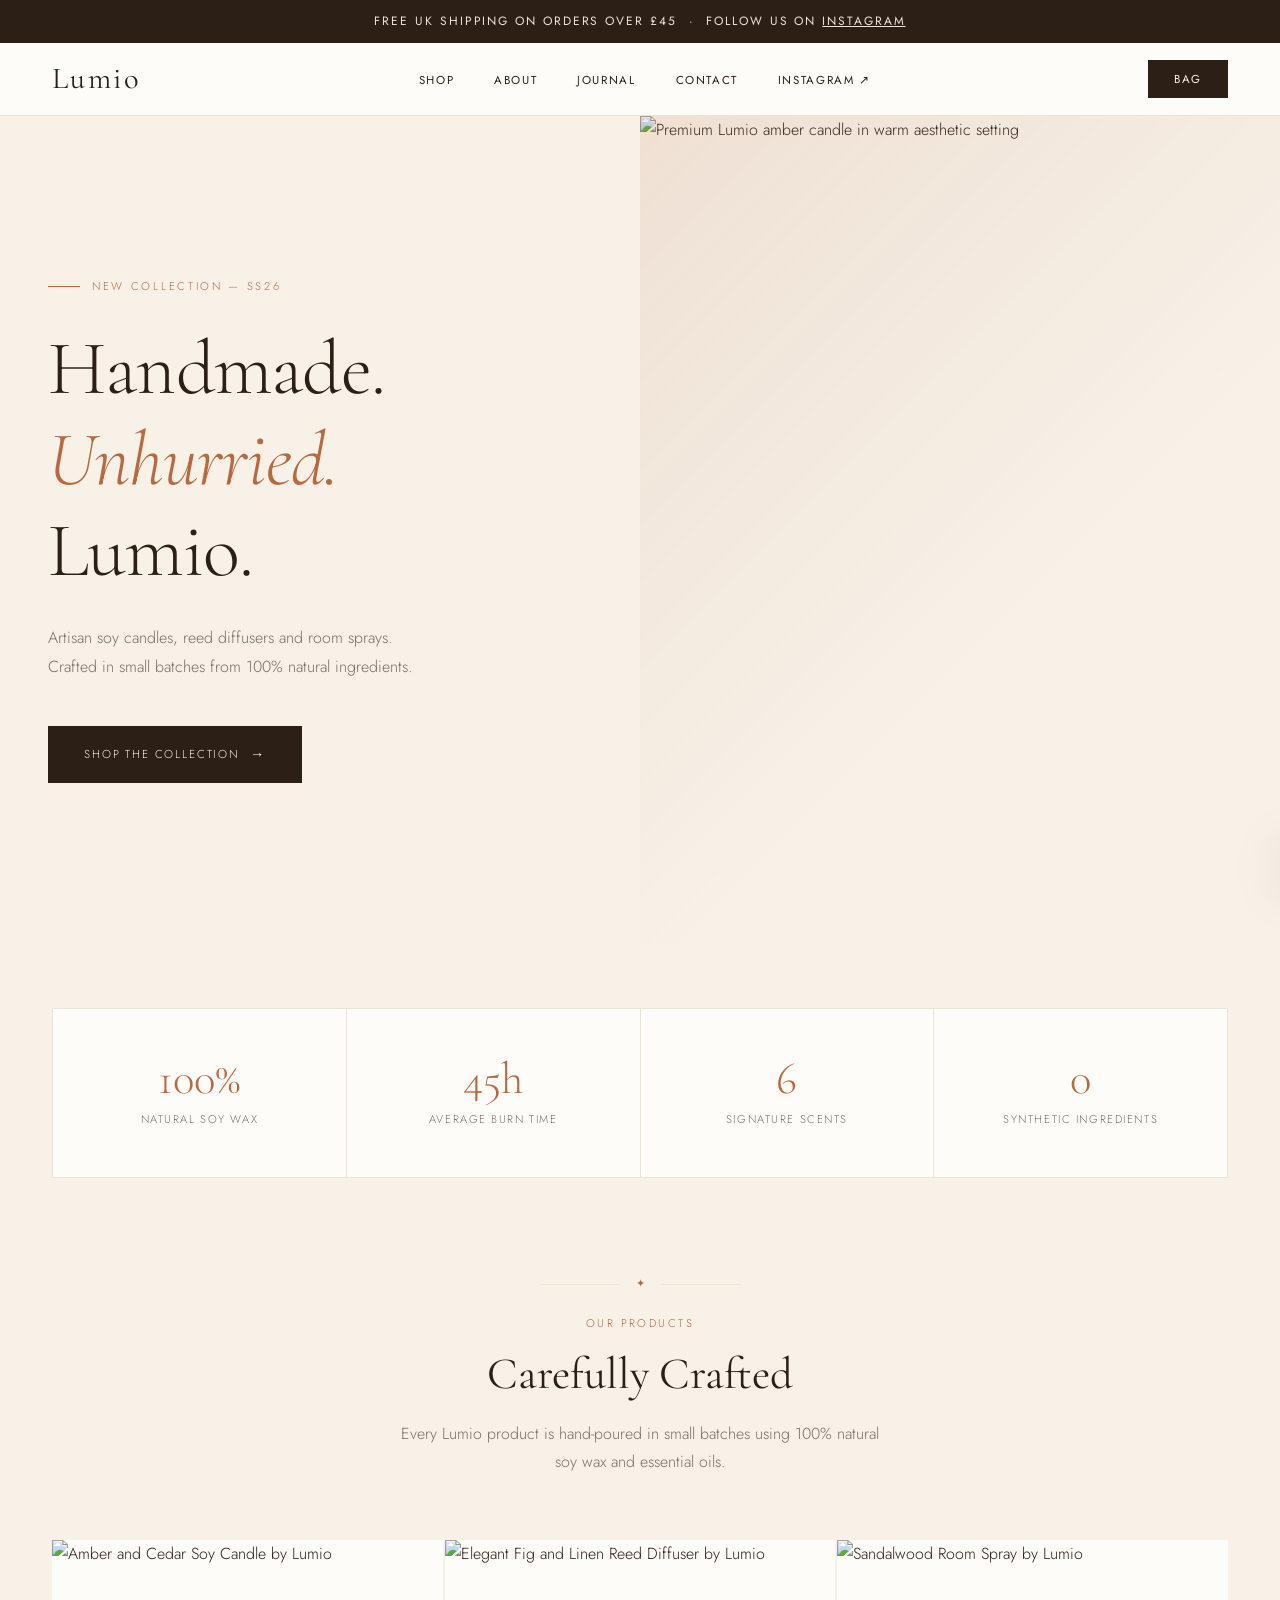
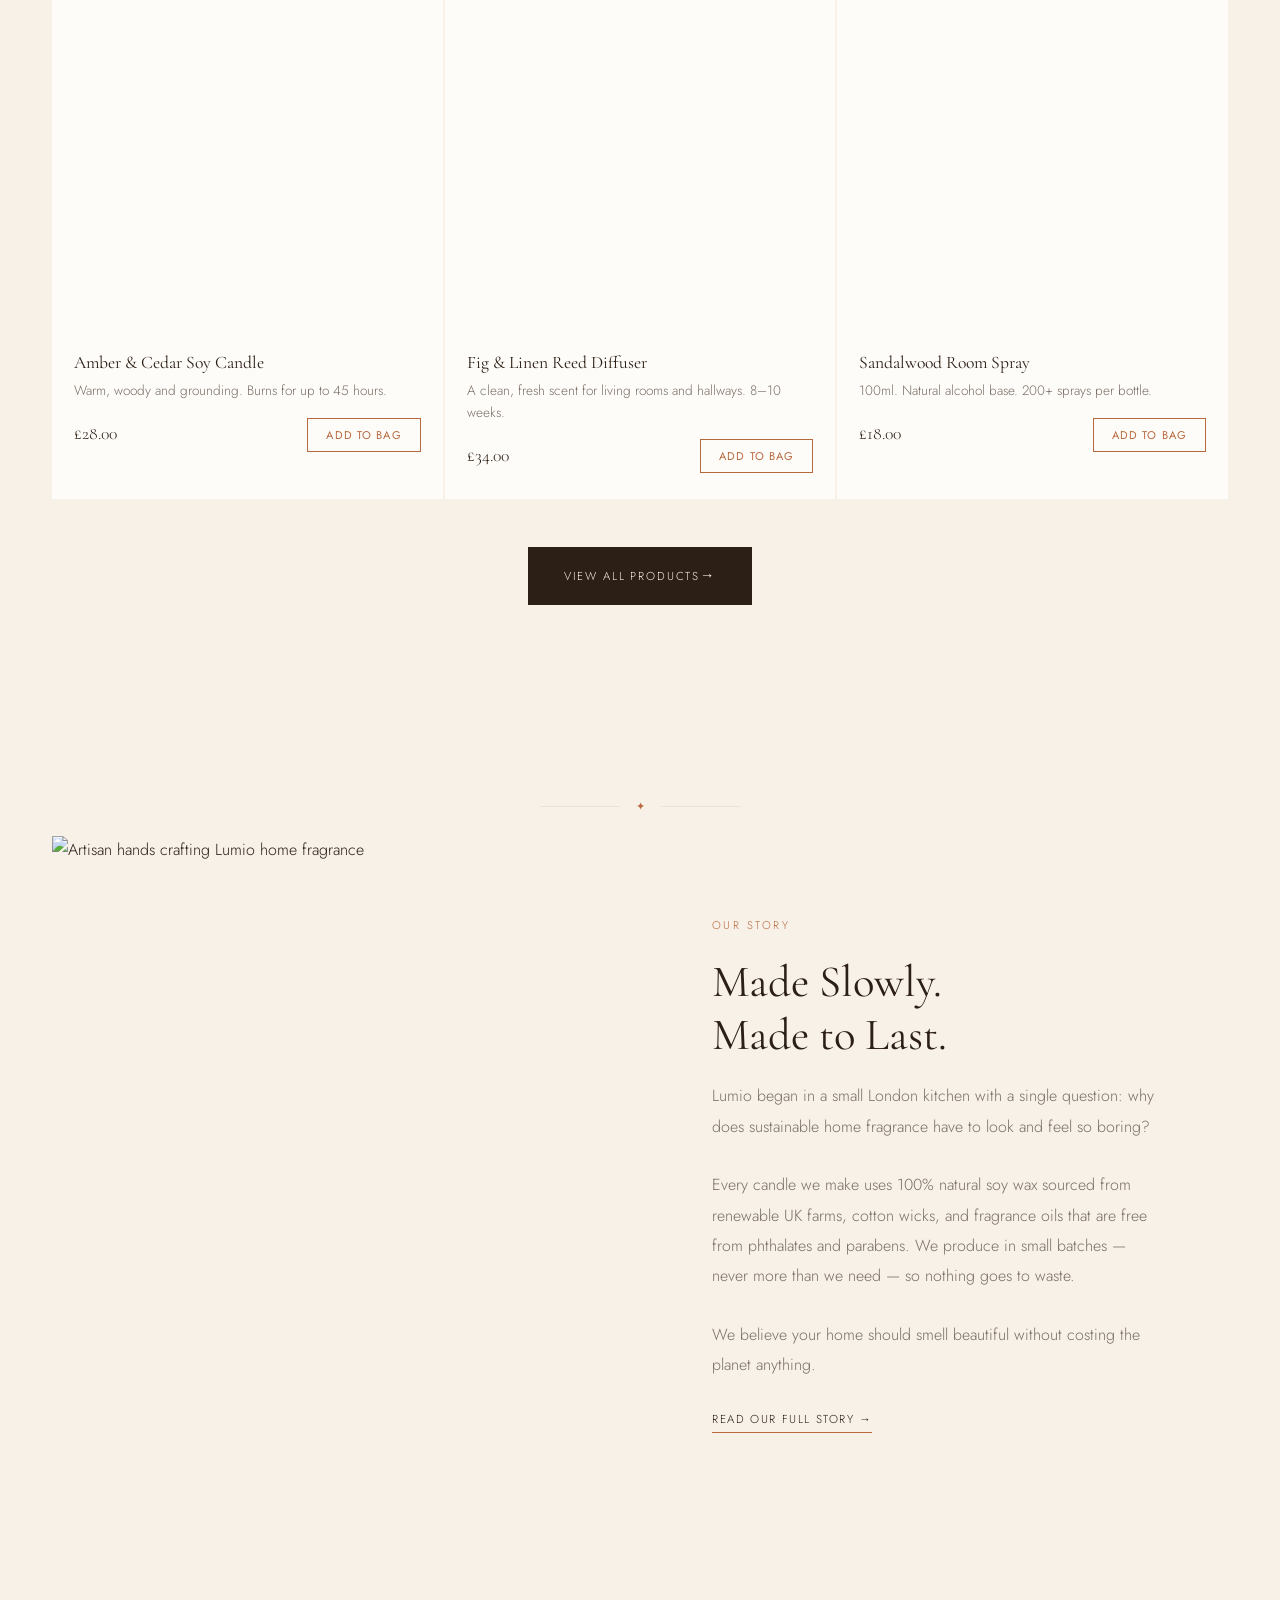
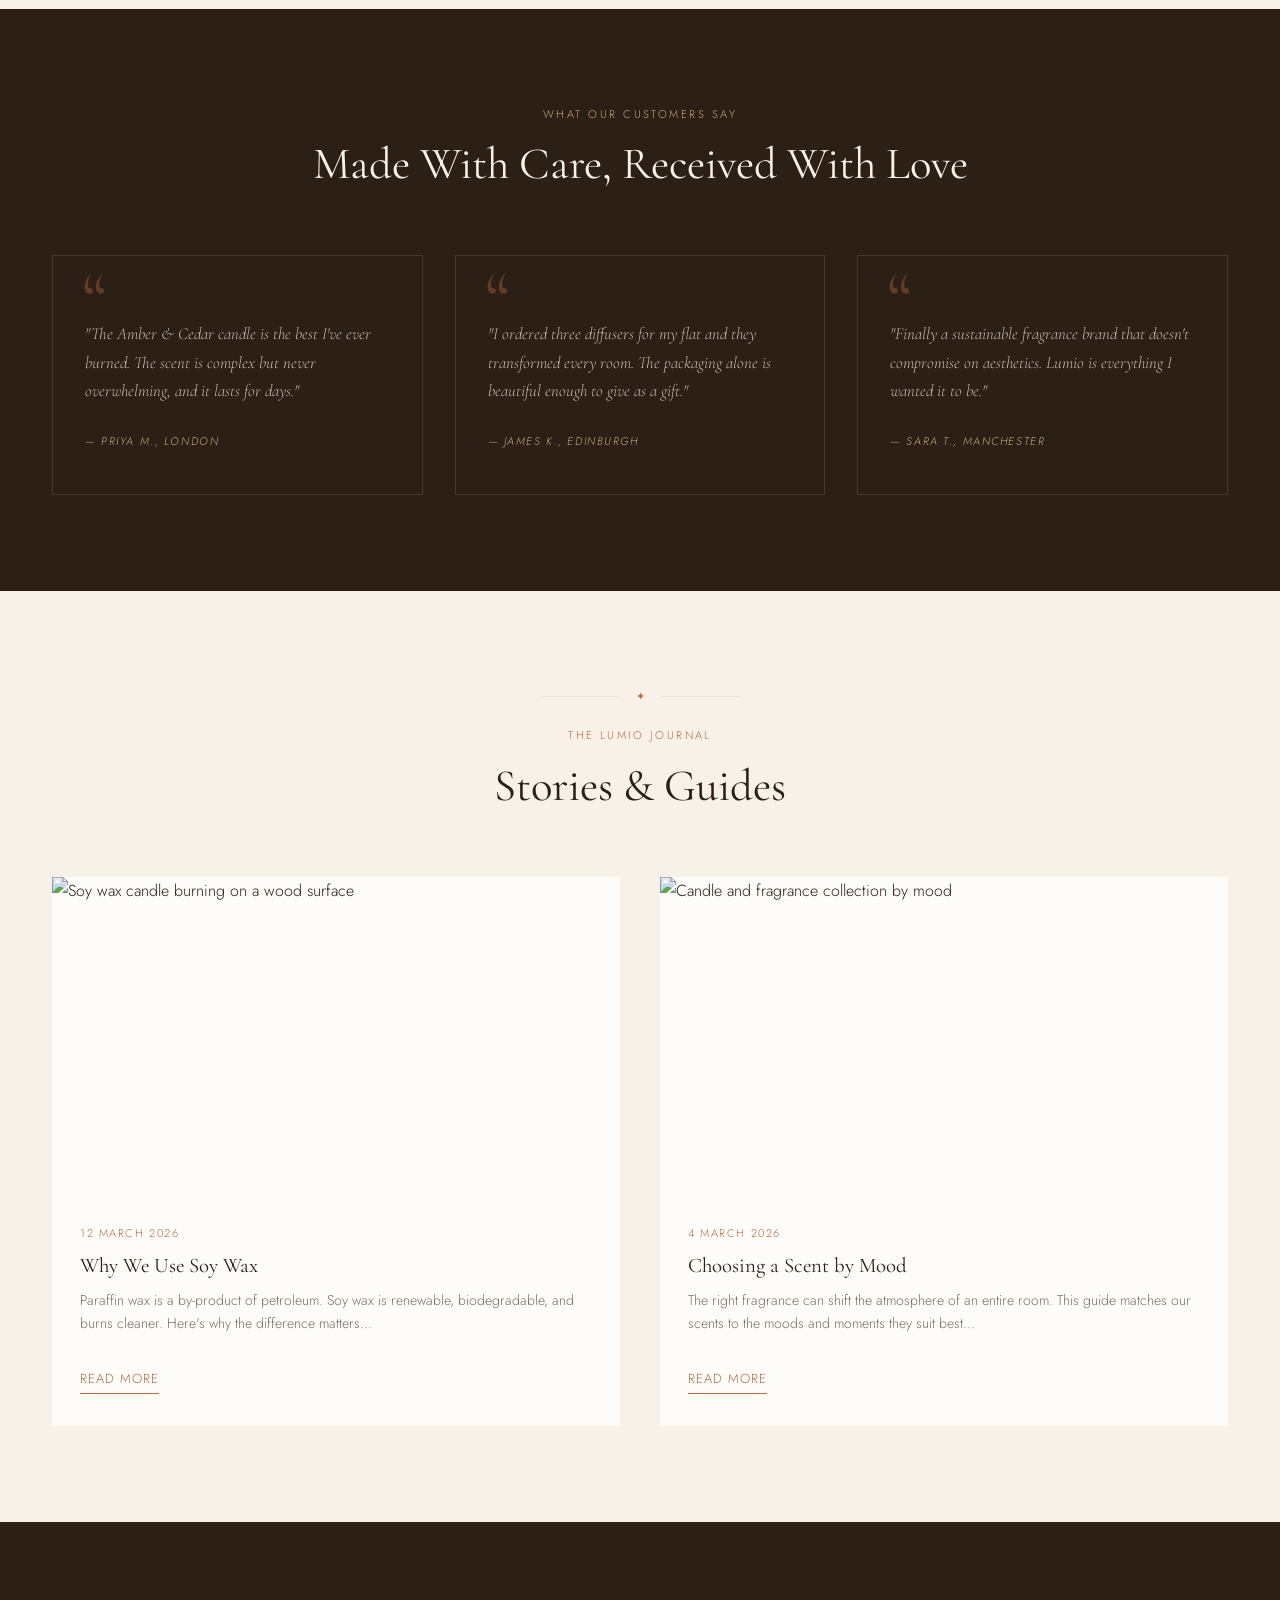
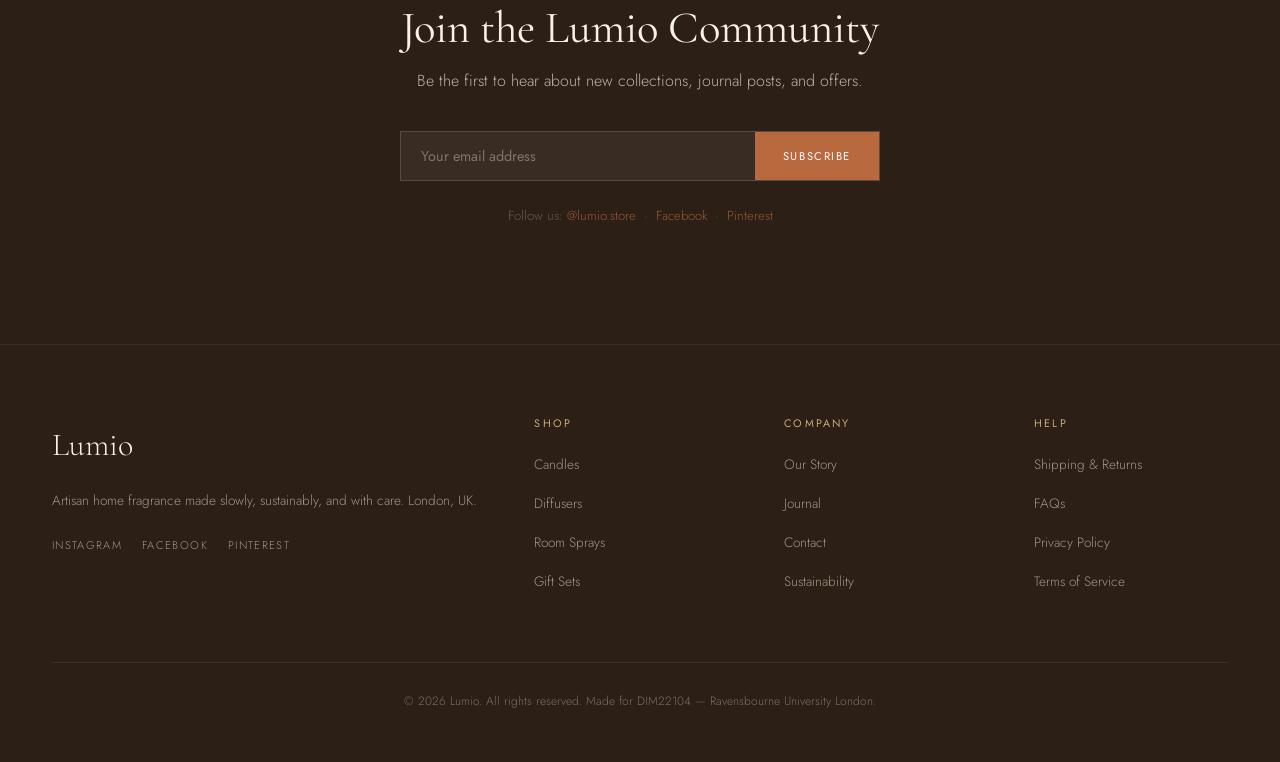
==== index.html @ 0596cdfb "Polished premium visuals — curated Unsplash imagery & stats bar fix" ====
<!DOCTYPE html>
<html lang="en">
<head>
  <meta charset="UTF-8">
  <meta name="viewport" content="width=device-width, initial-scale=1.0">
  <title>Lumio — Artisan Home Fragrance</title>
  <meta name="description" content="Handmade soy candles, reed diffusers and room sprays. Made slowly. Made to last.">
  <link rel="stylesheet" href="css/style.css">
  <link rel="preconnect" href="https://fonts.googleapis.com">
  <link rel="preconnect" href="https://fonts.gstatic.com" crossorigin>
  <link href="https://fonts.googleapis.com/css2?family=Cormorant+Garamond:ital,wght@0,300;0,400;0,600;1,300;1,400&family=Jost:wght@300;400;500&display=swap" rel="stylesheet">
  <!-- Social media link (Instagram) — satisfies LO2 -->
  <link rel="canonical" href="https://irontable.github.io/lumio/">
</head>
<body>

  <!-- Announcement Bar -->
  <div class="announcement">
    Free UK shipping on orders over £45 &nbsp;·&nbsp;
    Follow us on <a href="https://instagram.com" target="_blank" rel="noopener" style="color:var(--linen);text-decoration:underline;">Instagram</a>
  </div>

  <!-- Navigation -->
  <nav class="nav" role="navigation" aria-label="Main navigation">
    <div class="nav__inner">
      <a href="index.html" class="nav__logo" aria-label="Lumio home">Lumio</a>
      <ul class="nav__links" role="list">
        <li><a href="shop.html">Shop</a></li>
        <li><a href="about.html">About</a></li>
        <li><a href="blog.html">Journal</a></li>
        <li><a href="contact.html">Contact</a></li>
        <li>
          <!-- Instagram social link — LO2 requirement -->
          <a href="https://instagram.com" target="_blank" rel="noopener" aria-label="Lumio on Instagram">Instagram ↗</a>
        </li>
      </ul>
      <button class="nav__cart" aria-label="Open shopping bag">
        Bag <span class="cart-count" style="display:none;background:var(--cream);color:var(--brown);border-radius:50%;width:18px;height:18px;font-size:0.7rem;align-items:center;justify-content:center;margin-left:6px;"></span>
      </button>
      <button class="nav__hamburger" aria-label="Open menu" aria-expanded="false">
        <span></span><span></span><span></span>
      </button>
    </div>
  </nav>

  <!-- Hero Section -->
  <section class="hero" aria-label="Hero banner">
    <div class="hero__content">
      <span class="hero__label">New Collection — SS26</span>
      <h1 class="hero__title">Handmade.<br><em>Unhurried.</em><br>Lumio.</h1>
      <p class="hero__sub">
        Artisan soy candles, reed diffusers and room sprays. 
        Crafted in small batches from 100% natural ingredients.
      </p>
      <a href="shop.html" class="hero__cta">Shop the Collection</a>
    </div>
    <div class="hero__image">
      <img src="https://images.unsplash.com/photo-1603006905003-be475563bc59?w=1200&q=85&fm=jpg"
           alt="Premium Lumio amber candle in warm aesthetic setting"
           loading="eager">
    </div>
  </section>

  <!-- Stats Bar -->
  <div class="container">
    <div class="stats fade-up">
      <div class="stat">
        <div class="stat__number">100%</div>
        <div class="stat__label">Natural Soy Wax</div>
      </div>
      <div class="stat">
        <div class="stat__number">45h</div>
        <div class="stat__label">Average Burn Time</div>
      </div>
      <div class="stat">
        <div class="stat__number">6</div>
        <div class="stat__label">Signature Scents</div>
      </div>
      <div class="stat">
        <div class="stat__number">0</div>
        <div class="stat__label">Synthetic Ingredients</div>
      </div>
    </div>
  </div>

  <!-- Featured Products -->
  <section class="section" aria-labelledby="featured-heading">
    <div class="container">
      <div class="section__header fade-up">
        <div class="ornament"><span>✦</span></div>
        <span class="section__label">Our Products</span>
        <h2 id="featured-heading">Carefully Crafted</h2>
        <p style="color:var(--grey);max-width:480px;margin:0 auto;">
          Every Lumio product is hand-poured in small batches using 100% natural soy wax and essential oils.
        </p>
      </div>
      <div class="products__grid">

        <article class="product-card fade-up">
          <div class="product-card__image">
            <img src="https://images.unsplash.com/photo-1596433809252-260c2745dfdd?w=800&q=85&fm=jpg"
                 alt="Amber and Cedar Soy Candle by Lumio" loading="lazy">
          </div>
          <div class="product-card__body">
            <h3 class="product-card__name">Amber &amp; Cedar Soy Candle</h3>
            <p class="product-card__desc">Warm, woody and grounding. Burns for up to 45 hours.</p>
            <div class="product-card__footer">
              <span class="product-card__price">£28.00</span>
              <button class="product-card__btn" data-add-cart data-name="Amber &amp; Cedar Candle" data-price="28.00" aria-label="Add Amber &amp; Cedar Soy Candle to bag">Add to Bag</button>
            </div>
          </div>
        </article>

        <article class="product-card fade-up" style="transition-delay:0.12s">
          <div class="product-card__image">
            <img src="https://images.unsplash.com/photo-1547049082-1a12c3bf29b6?w=800&q=85&fm=jpg"
                 alt="Elegant Fig and Linen Reed Diffuser by Lumio" loading="lazy">
          </div>
          <div class="product-card__body">
            <h3 class="product-card__name">Fig &amp; Linen Reed Diffuser</h3>
            <p class="product-card__desc">A clean, fresh scent for living rooms and hallways. 8–10 weeks.</p>
            <div class="product-card__footer">
              <span class="product-card__price">£34.00</span>
              <button class="product-card__btn" data-add-cart data-name="Fig &amp; Linen Reed Diffuser" data-price="34.00" aria-label="Add Fig &amp; Linen Reed Diffuser to bag">Add to Bag</button>
            </div>
          </div>
        </article>

        <article class="product-card fade-up" style="transition-delay:0.24s">
          <div class="product-card__image">
            <img src="https://images.unsplash.com/photo-1595981267035-23c004d70b77?w=800&q=85&fm=jpg"
                 alt="Sandalwood Room Spray by Lumio" loading="lazy">
          </div>
          <div class="product-card__body">
            <h3 class="product-card__name">Sandalwood Room Spray</h3>
            <p class="product-card__desc">100ml. Natural alcohol base. 200+ sprays per bottle.</p>
            <div class="product-card__footer">
              <span class="product-card__price">£18.00</span>
              <button class="product-card__btn" data-add-cart data-name="Sandalwood Room Spray" data-price="18.00" aria-label="Add Sandalwood Room Spray to bag">Add to Bag</button>
            </div>
          </div>
        </article>

      </div>
      <div style="text-align:center;margin-top:48px;" class="fade-up">
        <a href="shop.html" class="hero__cta" style="display:inline-block;">View All Products</a>
      </div>
    </div>
  </section>

  <!-- Brand Story -->
  <section class="section section--grey" aria-labelledby="story-heading">
    <div class="container">
      <div class="ornament"><span>✦</span></div>
      <div class="story fade-up">
        <div class="story__image">
          <img src="https://images.unsplash.com/photo-1459156006152-3ba983df829a?w=1000&q=85&fm=jpg"
               alt="Artisan hands crafting Lumio home fragrance" loading="lazy">
        </div>
        <div class="story__content">
          <span class="story__label">Our Story</span>
          <h2 id="story-heading">Made Slowly.<br>Made to Last.</h2>
          <p class="story__text">
            Lumio began in a small London kitchen with a single question: 
            why does sustainable home fragrance have to look and feel so boring?
          </p>
          <p class="story__text">
            Every candle we make uses 100% natural soy wax sourced from renewable UK farms, 
            cotton wicks, and fragrance oils that are free from phthalates and parabens. 
            We produce in small batches — never more than we need — so nothing goes to waste.
          </p>
          <p class="story__text">
            We believe your home should smell beautiful without costing the planet anything.
          </p>
          <a href="about.html" class="story__link">Read our full story →</a>
        </div>
      </div>
    </div>
  </section>

  <!-- Testimonials -->
  <section class="section section--dark" aria-labelledby="testimonials-heading">
    <div class="container">
      <div class="section__header fade-up">
        <span class="section__label">What Our Customers Say</span>
        <h2 id="testimonials-heading" style="color:var(--cream);">Made With Care, Received With Love</h2>
      </div>
      <div class="testimonials__grid">
        <blockquote class="testimonial fade-up">
          <p class="testimonial__quote">"The Amber &amp; Cedar candle is the best I've ever burned. The scent is complex but never overwhelming, and it lasts for days."</p>
          <cite class="testimonial__author">— Priya M., London</cite>
        </blockquote>
        <blockquote class="testimonial fade-up" style="transition-delay:0.1s">
          <p class="testimonial__quote">"I ordered three diffusers for my flat and they transformed every room. The packaging alone is beautiful enough to give as a gift."</p>
          <cite class="testimonial__author">— James K., Edinburgh</cite>
        </blockquote>
        <blockquote class="testimonial fade-up" style="transition-delay:0.2s">
          <p class="testimonial__quote">"Finally a sustainable fragrance brand that doesn't compromise on aesthetics. Lumio is everything I wanted it to be."</p>
          <cite class="testimonial__author">— Sara T., Manchester</cite>
        </blockquote>
      </div>
    </div>
  </section>

  <!-- Journal Preview -->
  <section class="section" aria-labelledby="journal-heading">
    <div class="container">
      <div class="section__header fade-up">
        <div class="ornament"><span>✦</span></div>
        <span class="section__label">The Lumio Journal</span>
        <h2 id="journal-heading">Stories &amp; Guides</h2>
      </div>
      <div class="blog__grid">
        <article class="blog-card fade-up">
          <div class="blog-card__image">
            <img src="https://images.unsplash.com/photo-1607006344380-b6775a0824a7?w=900&q=85&fm=jpg"
                 alt="Soy wax candle burning on a wood surface" loading="lazy">
          </div>
          <div class="blog-card__body">
            <span class="blog-card__date">12 March 2026</span>
            <h3 class="blog-card__title">Why We Use Soy Wax</h3>
            <p class="blog-card__excerpt">Paraffin wax is a by-product of petroleum. Soy wax is renewable, biodegradable, and burns cleaner. Here's why the difference matters...</p>
            <a href="blog.html" style="font-size:0.82rem;color:var(--terracotta);letter-spacing:0.08em;text-transform:uppercase;border-bottom:1px solid var(--terracotta);padding-bottom:2px;display:inline-block;margin-top:14px;">Read More</a>
          </div>
        </article>
        <article class="blog-card fade-up" style="transition-delay:0.1s">
          <div class="blog-card__image">
            <img src="https://images.unsplash.com/photo-1571781418606-70265b9cce90?w=900&q=85&fm=jpg"
                 alt="Candle and fragrance collection by mood" loading="lazy">
          </div>
          <div class="blog-card__body">
            <span class="blog-card__date">4 March 2026</span>
            <h3 class="blog-card__title">Choosing a Scent by Mood</h3>
            <p class="blog-card__excerpt">The right fragrance can shift the atmosphere of an entire room. This guide matches our scents to the moods and moments they suit best...</p>
            <a href="blog.html" style="font-size:0.82rem;color:var(--terracotta);letter-spacing:0.08em;text-transform:uppercase;border-bottom:1px solid var(--terracotta);padding-bottom:2px;display:inline-block;margin-top:14px;">Read More</a>
          </div>
        </article>
      </div>
    </div>
  </section>

  <!-- Newsletter -->
  <section class="newsletter" aria-labelledby="newsletter-heading">
    <div class="container">
      <h2 id="newsletter-heading">Join the Lumio Community</h2>
      <p>Be the first to hear about new collections, journal posts, and offers.</p>
      <form class="newsletter__form" novalidate aria-label="Newsletter signup">
        <label for="newsletter-email" class="sr-only">Email address</label>
        <input id="newsletter-email" type="email" class="newsletter__input" placeholder="Your email address" required autocomplete="email">
        <button type="submit" class="newsletter__btn">Subscribe</button>
      </form>
      <!-- Social media integration — links to/from social (LO2) -->
      <p style="margin-top:24px;font-size:0.82rem;color:var(--grey);">
        Follow us: 
        <a href="https://instagram.com" target="_blank" rel="noopener">@lumio.store</a> &nbsp;·&nbsp;
        <a href="https://facebook.com" target="_blank" rel="noopener">Facebook</a> &nbsp;·&nbsp;
        <a href="https://pinterest.com" target="_blank" rel="noopener">Pinterest</a>
      </p>
    </div>
  </section>

  <!-- Footer -->
  <footer class="footer" role="contentinfo">
    <div class="container">
      <div class="footer__grid">
        <div>
          <div class="footer__logo">Lumio</div>
          <p class="footer__tagline">Artisan home fragrance made slowly, sustainably, and with care. London, UK.</p>
          <div class="footer__social">
            <a href="https://instagram.com" target="_blank" rel="noopener">Instagram</a>
            <a href="https://facebook.com" target="_blank" rel="noopener">Facebook</a>
            <a href="https://pinterest.com" target="_blank" rel="noopener">Pinterest</a>
          </div>
        </div>
        <div class="footer__col">
          <h4>Shop</h4>
          <ul>
            <li><a href="shop.html">Candles</a></li>
            <li><a href="shop.html">Diffusers</a></li>
            <li><a href="shop.html">Room Sprays</a></li>
            <li><a href="shop.html">Gift Sets</a></li>
          </ul>
        </div>
        <div class="footer__col">
          <h4>Company</h4>
          <ul>
            <li><a href="about.html">Our Story</a></li>
            <li><a href="blog.html">Journal</a></li>
            <li><a href="contact.html">Contact</a></li>
            <li><a href="#">Sustainability</a></li>
          </ul>
        </div>
        <div class="footer__col">
          <h4>Help</h4>
          <ul>
            <li><a href="#">Shipping &amp; Returns</a></li>
            <li><a href="#">FAQs</a></li>
            <li><a href="#">Privacy Policy</a></li>
            <li><a href="#">Terms of Service</a></li>
          </ul>
        </div>
      </div>
      <div class="footer__bottom">
        <p>© 2026 Lumio. All rights reserved. Made for DIM22104 — Ravensbourne University London.</p>
      </div>
    </div>
  </footer>

  <!-- Cart toast notification -->
  <div class="cart-toast" role="status" aria-live="polite"></div>

  <!-- Screen reader only utility -->
  <style>.sr-only{position:absolute;width:1px;height:1px;padding:0;margin:-1px;overflow:hidden;clip:rect(0,0,0,0);border:0;}</style>

  <script src="js/main.js"></script>
</body>
</html>
---- css/style.css ----
/* ============================================================
   LUMIO — Upgraded Visual Design
   DIM22104 Web Design & Coding Basics
   Jesus Gabriel Blanco Bellido — 24018013
   ============================================================ */

*, *::before, *::after { box-sizing: border-box; margin: 0; padding: 0; }

:root {
  --cream:      #F7F1E8;
  --terracotta: #B8693E;
  --brown:      #2C1F15;
  --linen:      #EDE4D6;
  --white:      #FEFCF9;
  --grey:       #7A6E66;
  --light-grey: #F2EBE0;
  --gold:       #C8A97A;
  --font-heading: 'Cormorant Garamond', Georgia, serif;
  --font-body:    'Jost', 'Calibri Light', sans-serif;
  --max-width: 1240px;
  --transition: 0.35s ease;
  --shadow-sm:  0 2px 12px rgba(44,31,21,0.08);
  --shadow-md:  0 8px 32px rgba(44,31,21,0.12);
  --shadow-lg:  0 20px 60px rgba(44,31,21,0.16);
}

html { scroll-behavior: smooth; -webkit-font-smoothing: antialiased; }

body {
  font-family: var(--font-body);
  background: var(--cream);
  color: var(--brown);
  font-size: 16px;
  line-height: 1.75;
  font-weight: 300;
}

img { max-width: 100%; height: auto; display: block; }
a { color: var(--terracotta); text-decoration: none; transition: opacity var(--transition); }
a:hover { opacity: 0.7; }
.container { max-width: var(--max-width); margin: 0 auto; padding: 0 32px; }

/* ── Typography ── */
h1,h2,h3,h4 { font-family: var(--font-heading); font-weight: 400; line-height: 1.18; color: var(--brown); }
h1 { font-size: clamp(2.6rem, 6vw, 4.8rem); letter-spacing: -0.01em; }
h2 { font-size: clamp(1.8rem, 3.5vw, 3rem); margin-bottom: 20px; }
h3 { font-size: 1.35rem; margin-bottom: 10px; }
p  { margin-bottom: 18px; color: var(--grey); font-weight: 300; }
strong { font-weight: 500; color: var(--brown); }

/* ── Announcement Bar ── */
.announcement {
  background: var(--brown);
  color: var(--linen);
  text-align: center;
  padding: 11px 24px;
  font-size: 0.75rem;
  letter-spacing: 0.16em;
  text-transform: uppercase;
  font-family: var(--font-body);
  font-weight: 400;
}
.announcement a { color: var(--gold); }

/* ── Navigation ── */
.nav {
  position: sticky; top: 0; z-index: 100;
  background: rgba(254,252,249,0.96);
  backdrop-filter: blur(12px);
  -webkit-backdrop-filter: blur(12px);
  border-bottom: 1px solid var(--linen);
}
.nav__inner {
  max-width: var(--max-width); margin: 0 auto;
  display: flex; align-items: center; justify-content: space-between;
  padding: 0 32px; height: 72px;
}
.nav__logo {
  font-family: var(--font-heading);
  font-size: 1.9rem; font-weight: 400;
  color: var(--brown); letter-spacing: 0.08em;
}
.nav__links { display: flex; gap: 40px; list-style: none; }
.nav__links a {
  font-size: 0.72rem; letter-spacing: 0.14em;
  text-transform: uppercase; color: var(--brown);
  font-family: var(--font-body); font-weight: 400;
  position: relative; padding-bottom: 2px;
}
.nav__links a::after {
  content: ''; position: absolute; bottom: 0; left: 0;
  width: 0; height: 1px; background: var(--terracotta);
  transition: width var(--transition);
}
.nav__links a:hover::after { width: 100%; }
.nav__links a:hover { opacity: 1; color: var(--terracotta); }
.nav__cart {
  background: var(--brown); color: var(--cream);
  border: none; padding: 11px 26px;
  font-size: 0.72rem; letter-spacing: 0.14em;
  text-transform: uppercase; cursor: pointer; font-family: var(--font-body);
  transition: background var(--transition);
}
.nav__cart:hover { background: var(--terracotta); }
.nav__hamburger {
  display: none; flex-direction: column; gap: 5px;
  background: none; border: none; cursor: pointer;
}
.nav__hamburger span { width: 24px; height: 1.5px; background: var(--brown); display: block; }

/* ── Hero ── */
.hero {
  display: grid; grid-template-columns: 1fr 1fr;
  min-height: 92vh; opacity: 0;
  animation: fadeIn 1.4s cubic-bezier(0.4,0,0.2,1) 0.1s forwards;
}
.hero__content {
  background: var(--cream);
  display: flex; flex-direction: column; justify-content: center;
  padding: 80px 72px 80px 48px;
}
.hero__label {
  font-size: 0.7rem; letter-spacing: 0.24em;
  text-transform: uppercase; color: var(--terracotta);
  margin-bottom: 28px; font-family: var(--font-body);
  display: flex; align-items: center; gap: 12px;
}
.hero__label::before {
  content: ''; display: block; width: 32px;
  height: 1px; background: var(--terracotta);
}
.hero__title { margin-bottom: 28px; font-weight: 300; }
.hero__title em { font-style: italic; color: var(--terracotta); }
.hero__sub {
  font-size: 1rem; color: var(--grey); font-weight: 300;
  margin-bottom: 44px; max-width: 380px; line-height: 1.8;
}
.hero__cta {
  display: inline-flex; align-items: center; gap: 10px;
  background: var(--brown); color: var(--cream);
  padding: 16px 36px;
  font-size: 0.72rem; letter-spacing: 0.16em;
  text-transform: uppercase; font-family: var(--font-body);
  align-self: flex-start; transition: background var(--transition);
}
.hero__cta:hover { background: var(--terracotta); opacity: 1; color: var(--cream); }
.hero__cta::after { content: '→'; font-size: 0.9rem; }
.hero__image { position: relative; overflow: hidden; }
.hero__image img {
  width: 100%; height: 100%; object-fit: cover;
  transition: transform 8s ease;
}
.hero__image:hover img { transform: scale(1.04); }
/* Warm overlay on hero image */
.hero__image::after {
  content: ''; position: absolute; inset: 0;
  background: linear-gradient(135deg, rgba(184,105,62,0.12) 0%, transparent 60%);
  pointer-events: none;
}

/* ── Sections ── */
.section { padding: 96px 0; }
.section--linen { background: var(--linen); }
.section--dark { background: var(--brown); }
.section--light { background: var(--light-grey); }
.section__header { text-align: center; margin-bottom: 64px; }
.section__label {
  font-size: 0.7rem; letter-spacing: 0.22em;
  text-transform: uppercase; color: var(--terracotta);
  display: block; margin-bottom: 14px;
  font-family: var(--font-body);
}
.section--dark h2 { color: var(--cream); }
.section--dark .section__label { color: var(--gold); }
.section--dark p { color: var(--linen); opacity: 0.8; }

/* ── Divider ornament ── */
.ornament {
  display: flex; align-items: center; gap: 16px;
  justify-content: center; margin-bottom: 20px;
}
.ornament::before, .ornament::after {
  content: ''; flex: 1; max-width: 80px;
  height: 1px; background: var(--linen);
}
.ornament span { color: var(--terracotta); font-size: 0.7rem; }

/* ── Products Grid ── */
.products__grid { display: grid; grid-template-columns: repeat(3,1fr); gap: 2px; }
.product-card {
  background: var(--white); overflow: hidden;
  cursor: pointer; position: relative;
}
.product-card::after {
  content: ''; position: absolute; inset: 0;
  border: 1px solid transparent;
  transition: border-color var(--transition);
  pointer-events: none;
}
.product-card:hover::after { border-color: var(--terracotta); }
.product-card__image {
  aspect-ratio: 1; overflow: hidden; position: relative;
}
.product-card__image img {
  width: 100%; height: 100%; object-fit: cover;
  transition: transform 0.7s cubic-bezier(0.4,0,0.2,1);
}
.product-card:hover .product-card__image img { transform: scale(1.07); }
/* Hover overlay */
.product-card__image::after {
  content: 'Quick View';
  position: absolute; inset: 0;
  background: rgba(44,31,21,0.35);
  color: white; font-size: 0.72rem;
  letter-spacing: 0.16em; text-transform: uppercase;
  font-family: var(--font-body);
  display: flex; align-items: center; justify-content: center;
  opacity: 0; transition: opacity var(--transition);
}
.product-card:hover .product-card__image::after { opacity: 1; }
.product-card__body { padding: 22px 22px 26px; }
.product-card__name {
  font-family: var(--font-heading); font-size: 1.1rem;
  margin-bottom: 6px; font-weight: 400;
}
.product-card__desc {
  font-size: 0.85rem; color: var(--grey); margin-bottom: 16px;
  line-height: 1.6; font-weight: 300;
}
.product-card__footer { display: flex; align-items: center; justify-content: space-between; }
.product-card__price {
  font-family: var(--font-heading); font-size: 1.1rem; color: var(--brown);
}
.product-card__btn {
  background: none; border: 1px solid var(--terracotta);
  color: var(--terracotta); padding: 8px 18px;
  font-size: 0.7rem; letter-spacing: 0.1em;
  text-transform: uppercase; cursor: pointer; font-family: var(--font-body);
  transition: all var(--transition);
}
.product-card__btn:hover { background: var(--terracotta); color: white; }

/* ── Brand Story ── */
.story { display: grid; grid-template-columns: 1fr 1fr; gap: 0; }
.story__image { overflow: hidden; min-height: 580px; position: relative; }
.story__image img { width: 100%; height: 100%; object-fit: cover; }
.story__content {
  background: var(--cream); padding: 80px 72px;
  display: flex; flex-direction: column; justify-content: center;
}
.story__label {
  font-size: 0.7rem; letter-spacing: 0.22em;
  text-transform: uppercase; color: var(--terracotta);
  margin-bottom: 20px; font-family: var(--font-body);
}
.story__text { color: var(--grey); margin-bottom: 28px; line-height: 1.9; }
.story__link {
  font-size: 0.72rem; letter-spacing: 0.14em;
  text-transform: uppercase; color: var(--brown);
  display: inline-flex; align-items: center; gap: 8px;
  border-bottom: 1px solid var(--terracotta); padding-bottom: 3px;
  font-family: var(--font-body); align-self: flex-start;
}

/* ── Pull Stat Numbers ── */
.stats {
  display: grid; 
  grid-template-columns: repeat(4, 1fr);
  gap: 1px; 
  background: var(--linen); 
  border: 1px solid var(--linen);
  margin: 64px 0 0;
  width: 100%;
}
.stat {
  background: var(--white); 
  padding: 48px 24px; 
  text-align: center;
  transition: background var(--transition);
}
.stat:hover { background: var(--cream); }
.stat__number {
  font-family: var(--font-heading); font-size: 2.8rem;
  color: var(--terracotta); line-height: 1; margin-bottom: 8px;
  font-weight: 300;
}
.stat__label {
  font-size: 0.7rem; letter-spacing: 0.14em;
  text-transform: uppercase; color: var(--grey);
  font-family: var(--font-body);
}

/* ── Testimonials ── */
.testimonials__grid { display: grid; grid-template-columns: repeat(3,1fr); gap: 32px; }
.testimonial {
  border: 1px solid rgba(255,255,255,0.12);
  padding: 40px 32px;
  position: relative;
}
.testimonial::before {
  content: '\201C';
  font-family: var(--font-heading); font-size: 5rem;
  color: var(--terracotta); line-height: 0;
  position: absolute; top: 44px; left: 28px;
  opacity: 0.4;
}
.testimonial__quote {
  font-family: var(--font-heading); font-size: 1.05rem;
  color: var(--cream); line-height: 1.7;
  margin-bottom: 20px; padding-top: 24px; font-style: italic;
}
.testimonial__author {
  font-size: 0.7rem; letter-spacing: 0.14em;
  text-transform: uppercase; color: var(--gold);
  font-family: var(--font-body);
}

/* ── Blog Cards ── */
.blog__grid { display: grid; grid-template-columns: 1fr 1fr; gap: 40px; }
.blog-card { background: var(--white); overflow: hidden; }
.blog-card__image { aspect-ratio: 16/9; overflow: hidden; }
.blog-card__image img {
  width: 100%; height: 100%; object-fit: cover;
  transition: transform 0.6s ease;
}
.blog-card:hover .blog-card__image img { transform: scale(1.05); }
.blog-card__body { padding: 28px 28px 32px; }
.blog-card__date {
  font-size: 0.7rem; letter-spacing: 0.14em;
  text-transform: uppercase; color: var(--terracotta);
  margin-bottom: 10px; display: block; font-family: var(--font-body);
}
.blog-card__title {
  font-family: var(--font-heading); font-size: 1.3rem;
  margin-bottom: 10px; color: var(--brown); font-weight: 400;
}
.blog-card__excerpt { font-size: 0.88rem; color: var(--grey); line-height: 1.7; }
.blog-card__link {
  display: inline-flex; align-items: center; gap: 6px;
  font-size: 0.7rem; letter-spacing: 0.14em; text-transform: uppercase;
  color: var(--terracotta); margin-top: 16px; font-family: var(--font-body);
  border-bottom: 1px solid var(--terracotta); padding-bottom: 2px;
}

/* ── Newsletter ── */
.newsletter { background: var(--brown); padding: 80px 0; text-align: center; }
.newsletter h2 { color: var(--cream); margin-bottom: 12px; }
.newsletter p { color: var(--linen); opacity: 0.75; margin-bottom: 36px; }
.newsletter__form {
  display: flex; max-width: 480px; margin: 0 auto;
  border: 1px solid rgba(255,255,255,0.2);
}
.newsletter__input {
  flex: 1; padding: 14px 20px; border: none;
  background: rgba(255,255,255,0.06); color: var(--cream);
  font-family: var(--font-body); font-size: 0.9rem;
  outline: none;
}
.newsletter__input::placeholder { color: rgba(255,255,255,0.35); }
.newsletter__btn {
  background: var(--terracotta); color: white; border: none;
  padding: 14px 28px; font-size: 0.7rem; letter-spacing: 0.14em;
  text-transform: uppercase; cursor: pointer; font-family: var(--font-body);
  transition: background var(--transition);
}
.newsletter__btn:hover { background: var(--gold); }

/* ── Footer ── */
.footer { background: var(--brown); padding: 72px 0 32px; border-top: 1px solid rgba(255,255,255,0.06); }
.footer__grid { display: grid; grid-template-columns: 2.2fr 1fr 1fr 1fr; gap: 56px; margin-bottom: 56px; }
.footer__logo { font-family: var(--font-heading); font-size: 2rem; color: var(--cream); margin-bottom: 16px; }
.footer__tagline { font-size: 0.85rem; color: var(--linen); opacity: 0.6; margin-bottom: 24px; line-height: 1.7; }
.footer__social { display: flex; gap: 20px; }
.footer__social a { font-size: 0.7rem; letter-spacing: 0.12em; text-transform: uppercase; color: var(--linen); opacity: 0.6; }
.footer__social a:hover { opacity: 1; color: var(--gold); }
.footer__col h4 { font-size: 0.68rem; letter-spacing: 0.2em; text-transform: uppercase; color: var(--gold); margin-bottom: 20px; font-family: var(--font-body); font-weight: 400; }
.footer__col ul { list-style: none; }
.footer__col li { margin-bottom: 11px; }
.footer__col a { color: var(--linen); font-size: 0.85rem; opacity: 0.6; transition: opacity var(--transition); }
.footer__col a:hover { opacity: 1; color: var(--cream); }
.footer__bottom { border-top: 1px solid rgba(255,255,255,0.08); padding-top: 28px; text-align: center; font-size: 0.75rem; color: var(--grey); }

/* ── Cart Toast ── */
.cart-toast {
  position: fixed; bottom: 36px; right: 36px; z-index: 999;
  background: var(--brown); color: var(--cream);
  padding: 16px 28px; font-size: 0.82rem; font-family: var(--font-body);
  border-left: 3px solid var(--terracotta);
  transform: translateX(calc(100% + 40px));
  transition: transform 0.4s cubic-bezier(0.4,0,0.2,1);
  box-shadow: var(--shadow-lg);
}
.cart-toast.active { transform: translateX(0); }

/* ── Animations ── */
@keyframes fadeIn {
  from { opacity: 0; transform: translateY(20px); }
  to { opacity: 1; transform: none; }
}
.fade-up {
  opacity: 0; transform: translateY(28px);
  transition: opacity 0.8s ease, transform 0.8s ease;
}
.fade-up.visible { opacity: 1; transform: none; }

/* ── Responsive ── */
@media (max-width: 960px) {
  .hero { grid-template-columns: 1fr; min-height: auto; }
  .hero__image { height: 55vw; min-height: 340px; order: -1; }
  .hero__content { padding: 60px 32px; }
  .products__grid { grid-template-columns: repeat(2,1fr); }
  .story { grid-template-columns: 1fr; }
  .story__image { min-height: 380px; }
  .story__content { padding: 56px 40px; }
  .testimonials__grid { grid-template-columns: 1fr; }
  .stats { grid-template-columns: repeat(2, 1fr); }
  .stat { padding: 36px 20px; }
  .footer__grid { grid-template-columns: 1fr 1fr; }
}
@media (max-width: 600px) {
  .nav__links, .nav__cart { display: none; }
  .nav__hamburger { display: flex; }
  .products__grid { grid-template-columns: 1fr; }
  .blog__grid { grid-template-columns: 1fr; }
  .footer__grid { grid-template-columns: 1fr; }
  .newsletter__form { flex-direction: column; }
}
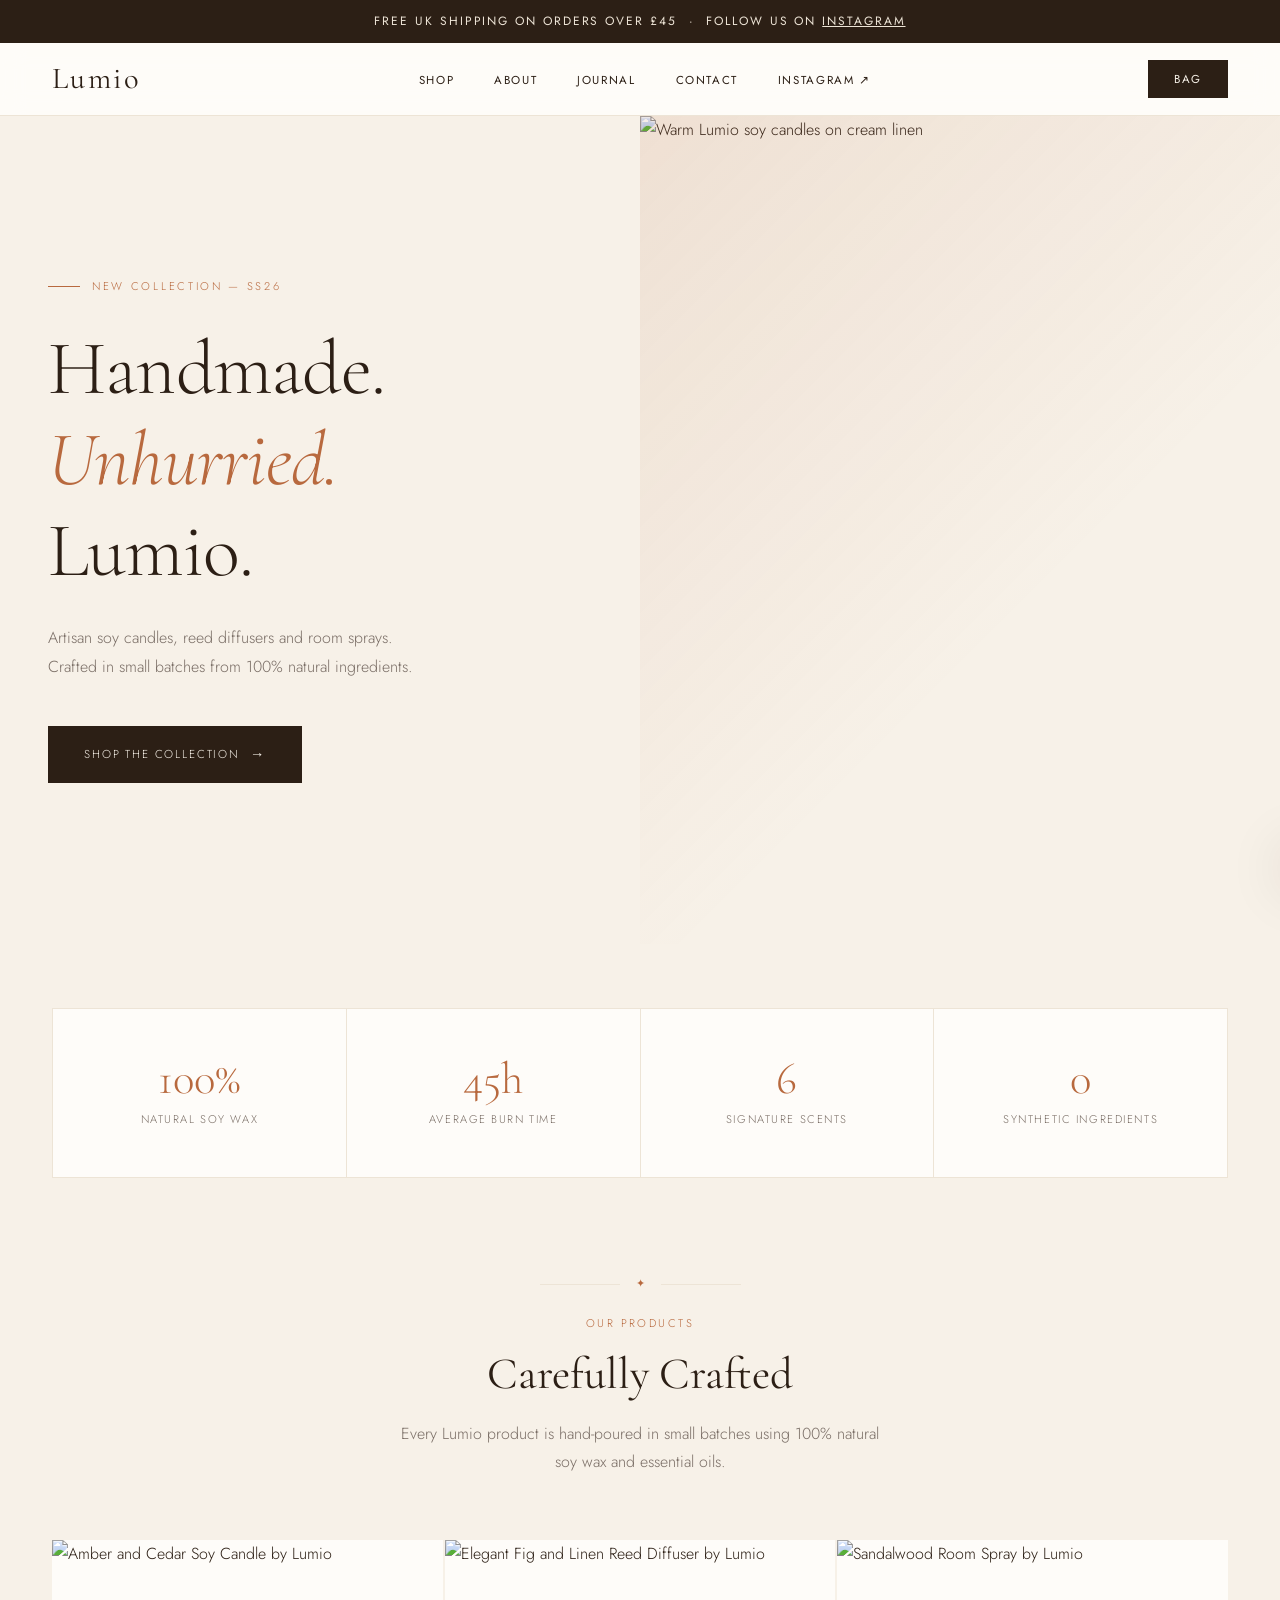
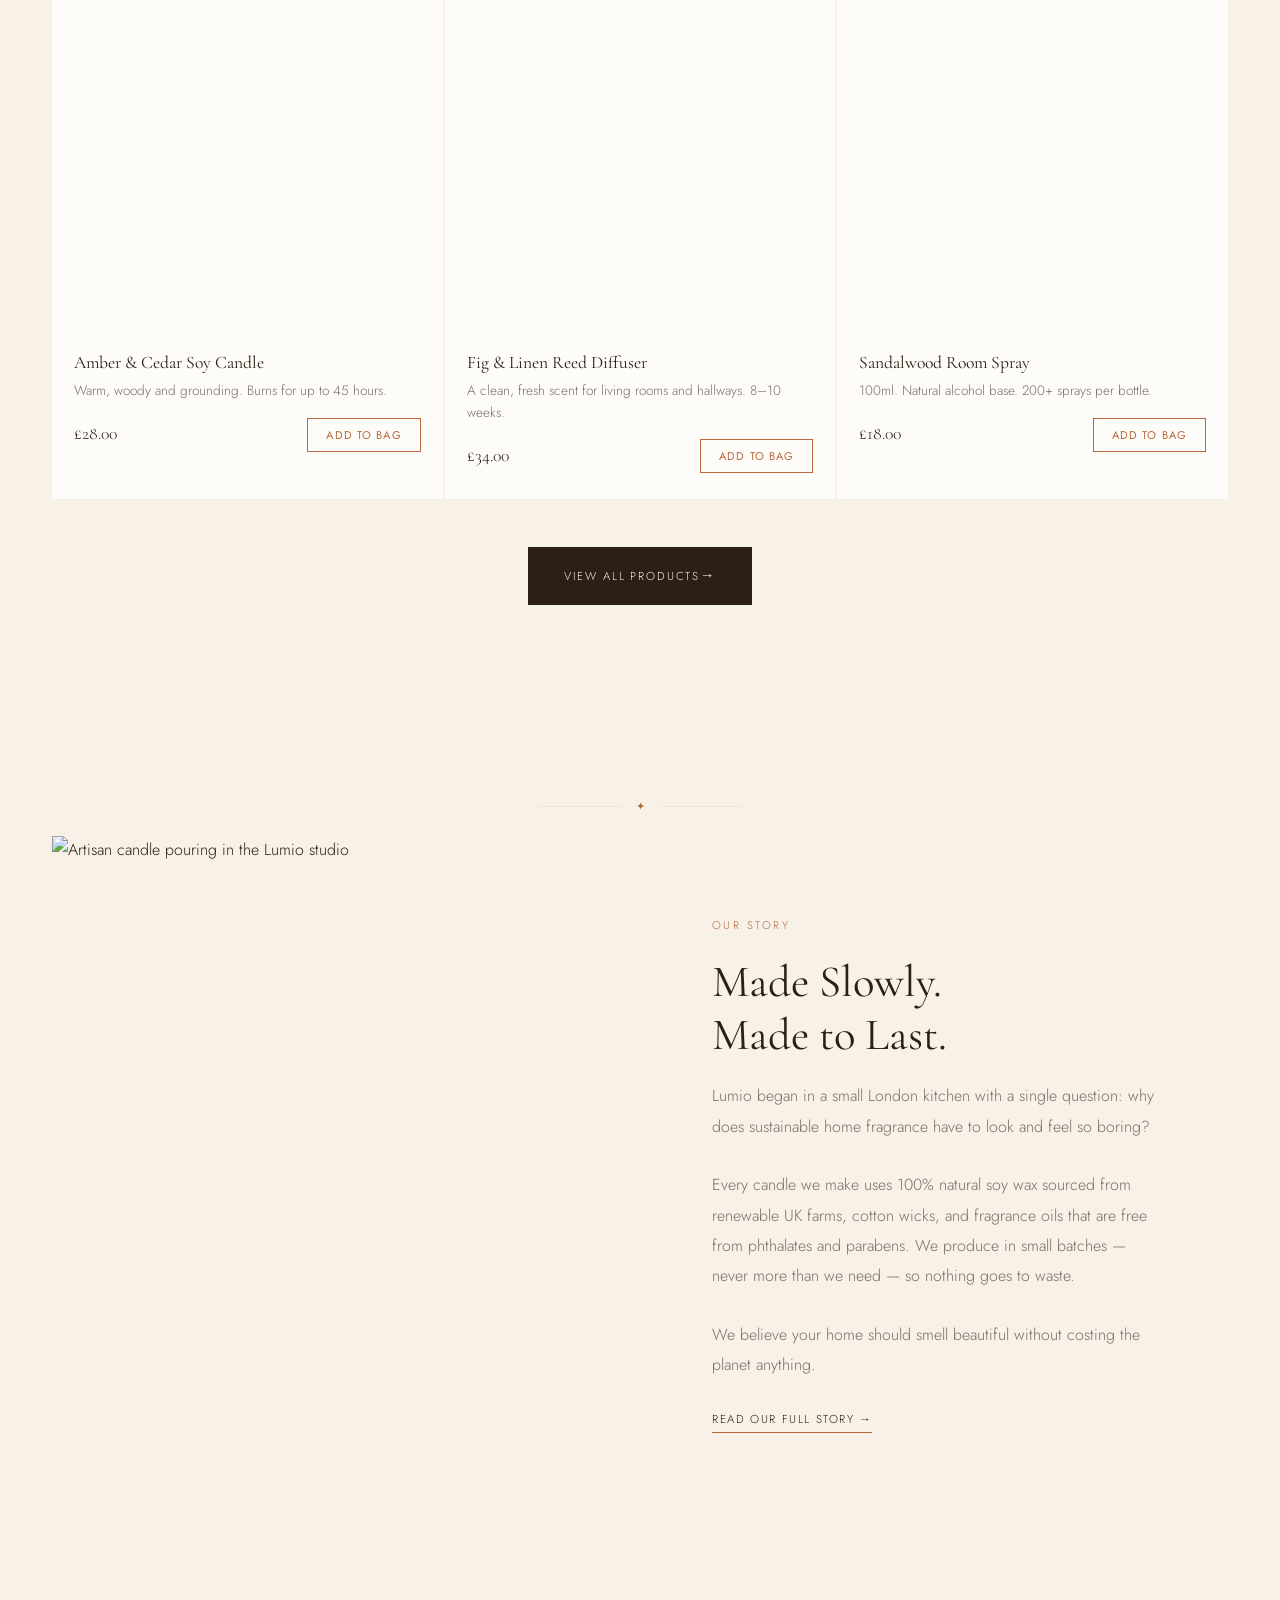
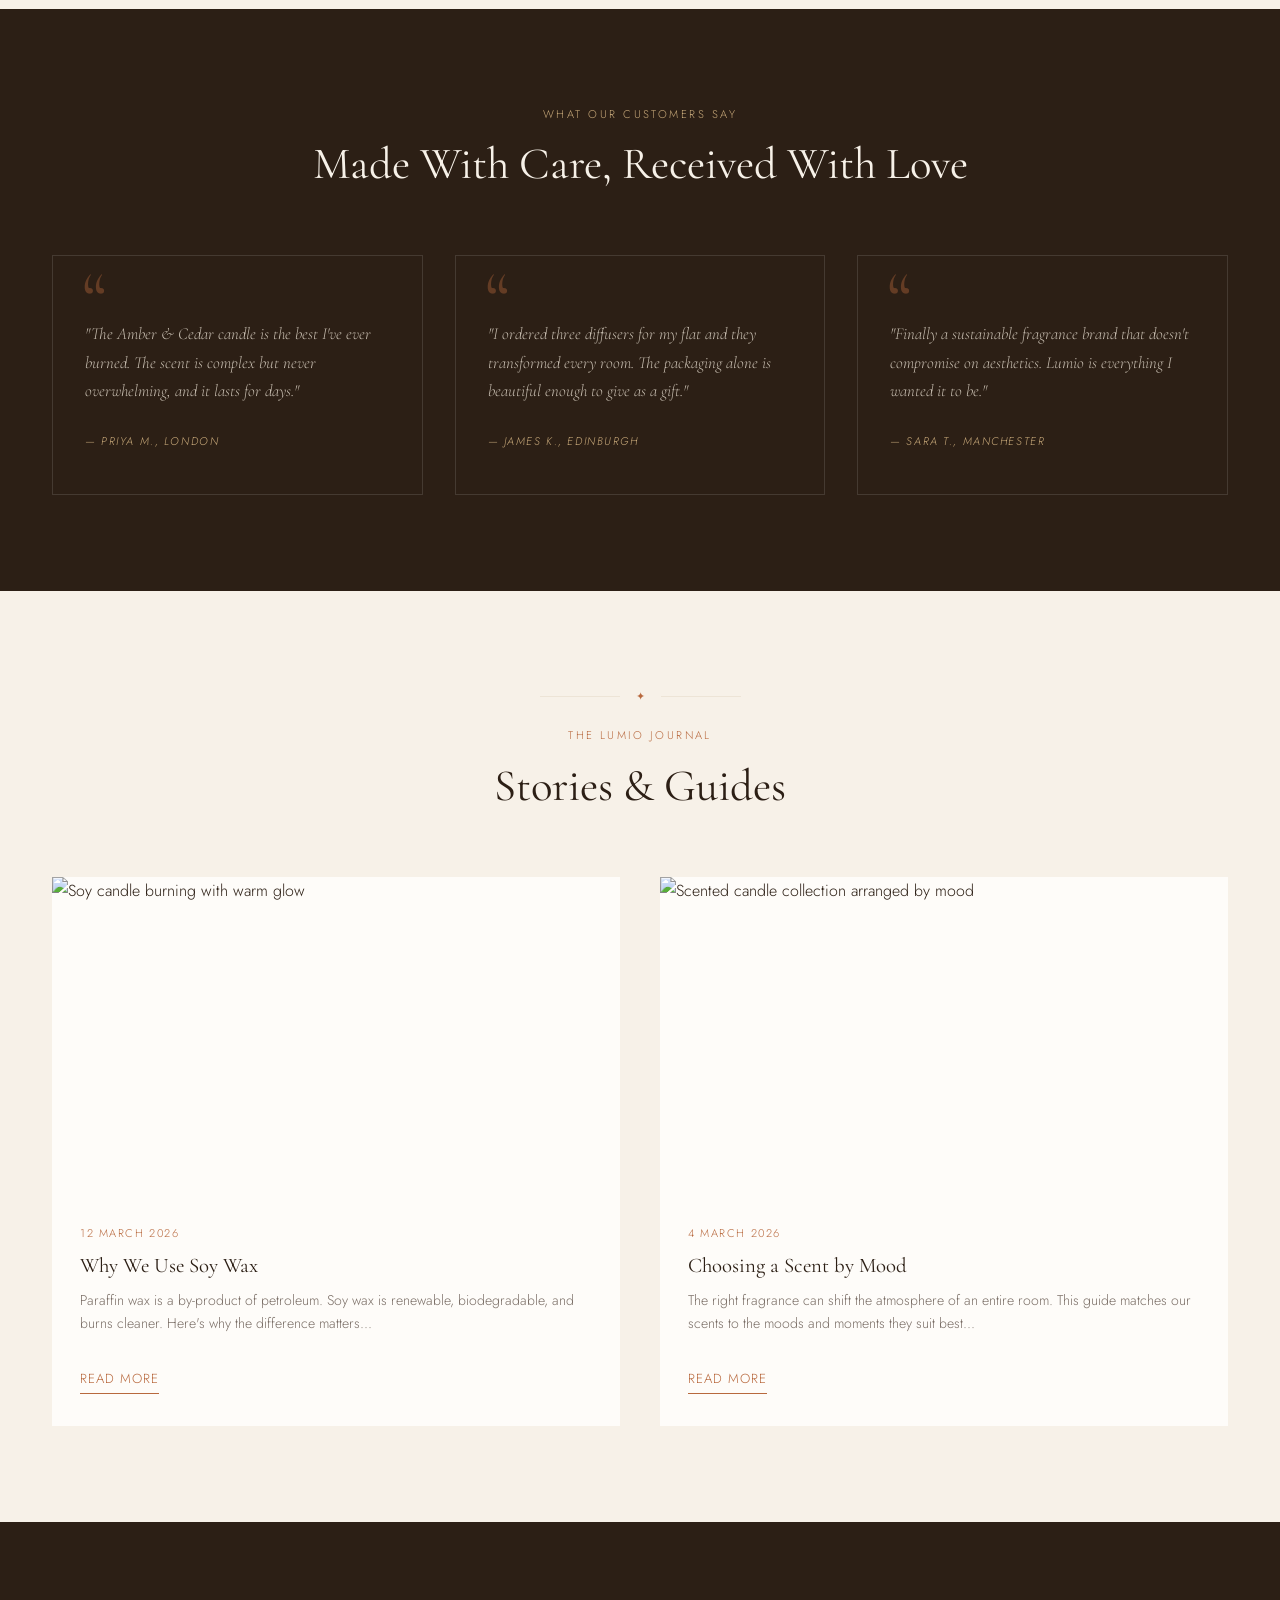
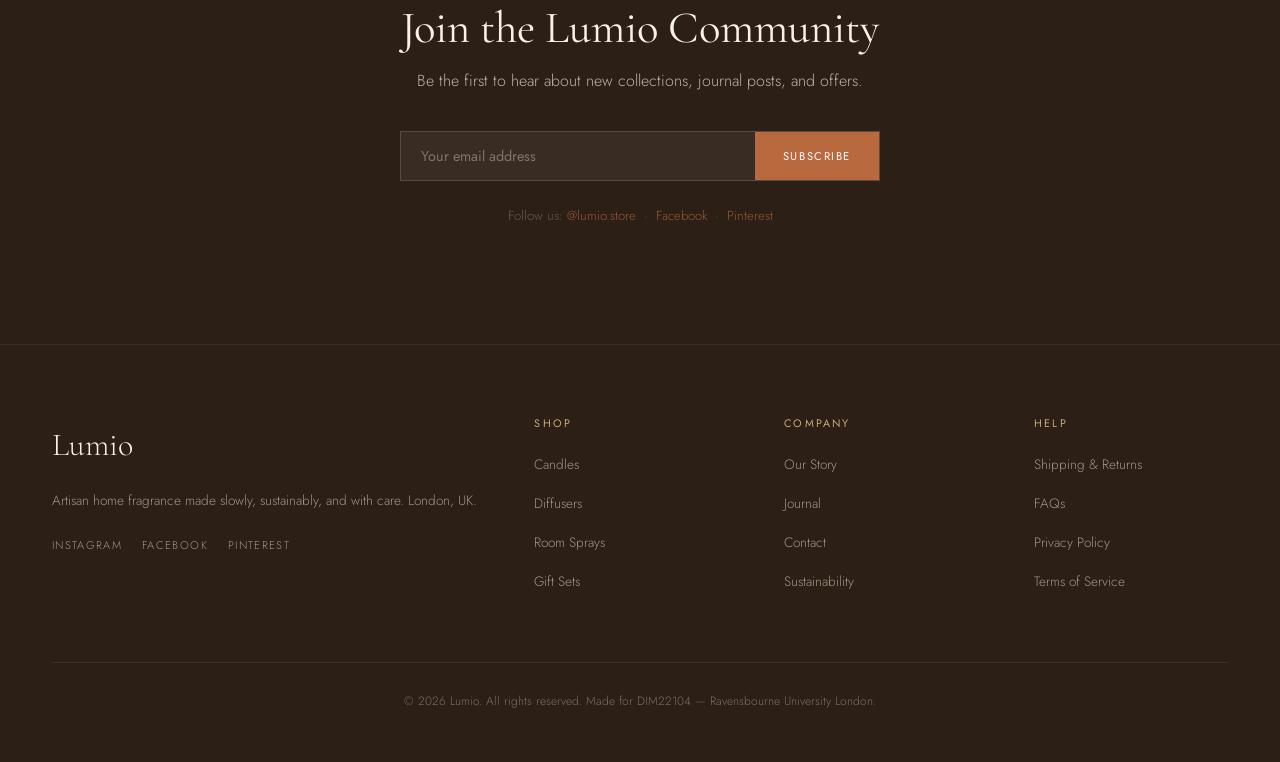
==== commit cace566b: "Fix 4 placeholder images in homepage" ====
--- a/index.html
+++ b/index.html
@@ -54,10 +54,12 @@
       </p>
       <a href="shop.html" class="hero__cta">Shop the Collection</a>
     </div>
-    <div class="hero__image">
-      <img src="https://images.unsplash.com/photo-1603006905003-be475563bc59?w=1200&q=85&fm=jpg"
-           alt="Premium Lumio amber candle in warm aesthetic setting"
-           loading="eager">
+    <div class="hero__image" aria-hidden="true">
+      <img
+        src="https://images.unsplash.com/photo-1602143407151-7111542de6e8?w=1200&q=85&fm=jpg"
+        alt="Warm Lumio soy candles on cream linen"
+        loading="eager"
+        style="width:100%;height:100%;object-fit:cover;display:block;">
     </div>
   </section>
 
@@ -113,7 +115,7 @@
 
         <article class="product-card fade-up" style="transition-delay:0.12s">
           <div class="product-card__image">
-            <img src="https://images.unsplash.com/photo-1547049082-1a12c3bf29b6?w=800&q=85&fm=jpg"
+            <img src="https://images.unsplash.com/photo-1506806732259-39c2d716c4c3?auto=format&fit=crop&q=80&w=800"
                  alt="Elegant Fig and Linen Reed Diffuser by Lumio" loading="lazy">
           </div>
           <div class="product-card__body">
@@ -128,7 +130,7 @@
 
         <article class="product-card fade-up" style="transition-delay:0.24s">
           <div class="product-card__image">
-            <img src="https://images.unsplash.com/photo-1595981267035-23c004d70b77?w=800&q=85&fm=jpg"
+            <img src="https://images.unsplash.com/photo-1584043733021-b8ef8c6b3ee6?auto=format&fit=crop&q=80&w=800"
                  alt="Sandalwood Room Spray by Lumio" loading="lazy">
           </div>
           <div class="product-card__body">
@@ -153,9 +155,12 @@
     <div class="container">
       <div class="ornament"><span>✦</span></div>
       <div class="story fade-up">
-        <div class="story__image">
-          <img src="https://images.unsplash.com/photo-1459156006152-3ba983df829a?w=1000&q=85&fm=jpg"
-               alt="Artisan hands crafting Lumio home fragrance" loading="lazy">
+        <div class="story__image" aria-hidden="true">
+          <img
+            src="https://images.unsplash.com/photo-1519710164239-da123dc03ef4?w=1000&q=85&fm=jpg"
+            alt="Artisan candle pouring in the Lumio studio"
+            loading="lazy"
+            style="width:100%;height:100%;object-fit:cover;display:block;">
         </div>
         <div class="story__content">
           <span class="story__label">Our Story</span>
@@ -213,8 +218,11 @@
       <div class="blog__grid">
         <article class="blog-card fade-up">
           <div class="blog-card__image">
-            <img src="https://images.unsplash.com/photo-1607006344380-b6775a0824a7?w=900&q=85&fm=jpg"
-                 alt="Soy wax candle burning on a wood surface" loading="lazy">
+            <img
+              src="https://images.unsplash.com/photo-1607006344380-b6775a0824a7?w=900&q=85&fm=jpg"
+              alt="Soy candle burning with warm glow"
+              loading="lazy"
+              style="width:100%;height:100%;object-fit:cover;display:block;">
           </div>
           <div class="blog-card__body">
             <span class="blog-card__date">12 March 2026</span>
@@ -225,8 +233,11 @@
         </article>
         <article class="blog-card fade-up" style="transition-delay:0.1s">
           <div class="blog-card__image">
-            <img src="https://images.unsplash.com/photo-1571781418606-70265b9cce90?w=900&q=85&fm=jpg"
-                 alt="Candle and fragrance collection by mood" loading="lazy">
+            <img
+              src="https://images.unsplash.com/photo-1571781418606-70265b9cce90?w=900&q=85&fm=jpg"
+              alt="Scented candle collection arranged by mood"
+              loading="lazy"
+              style="width:100%;height:100%;object-fit:cover;display:block;">
           </div>
           <div class="blog-card__body">
             <span class="blog-card__date">4 March 2026</span>
--- a/css/style.css
+++ b/css/style.css
@@ -264,8 +264,8 @@
 
 /* ── Pull Stat Numbers ── */
 .stats {
-  display: grid; 
-  grid-template-columns: repeat(4, 1fr);
+  display: flex !important;
+  flex-wrap: wrap;
   gap: 1px; 
   background: var(--linen); 
   border: 1px solid var(--linen);
@@ -273,6 +273,8 @@
   width: 100%;
 }
 .stat {
+  flex: 1;
+  min-width: 200px;
   background: var(--white); 
   padding: 48px 24px; 
   text-align: center;
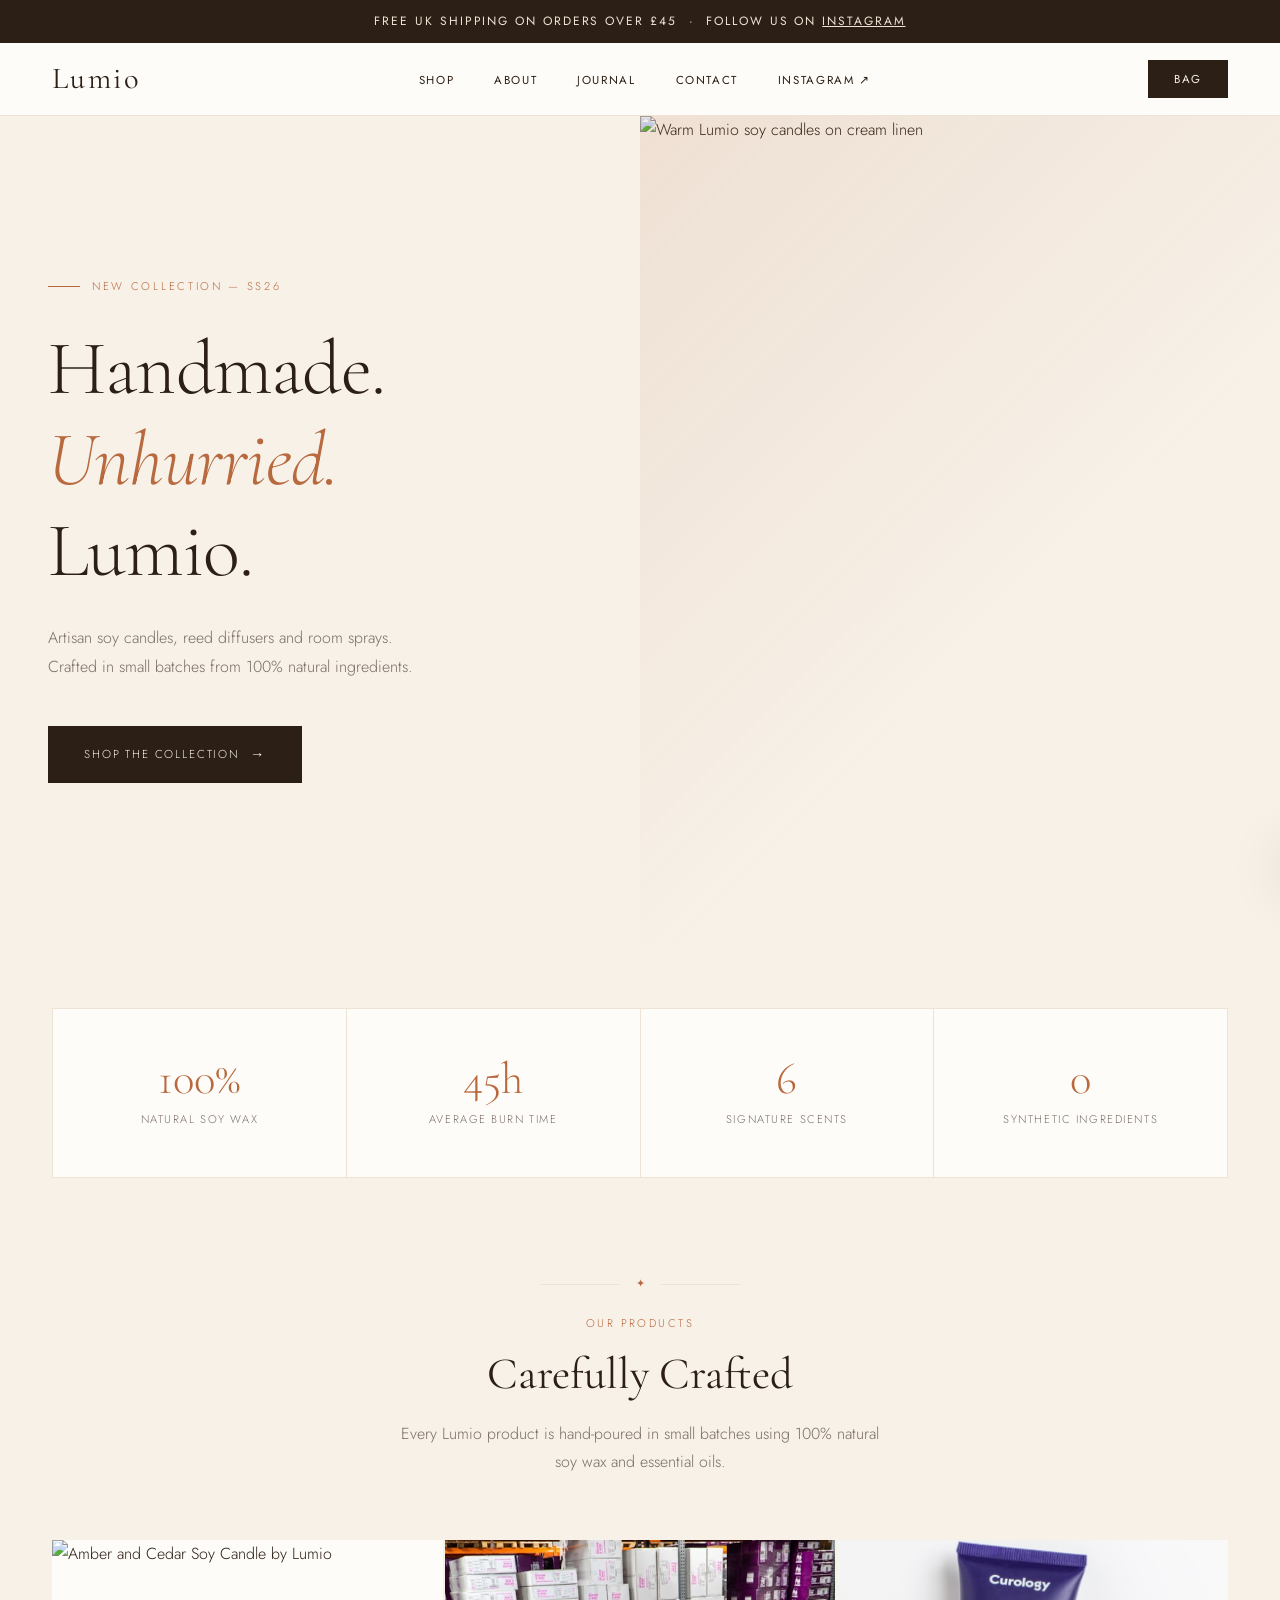
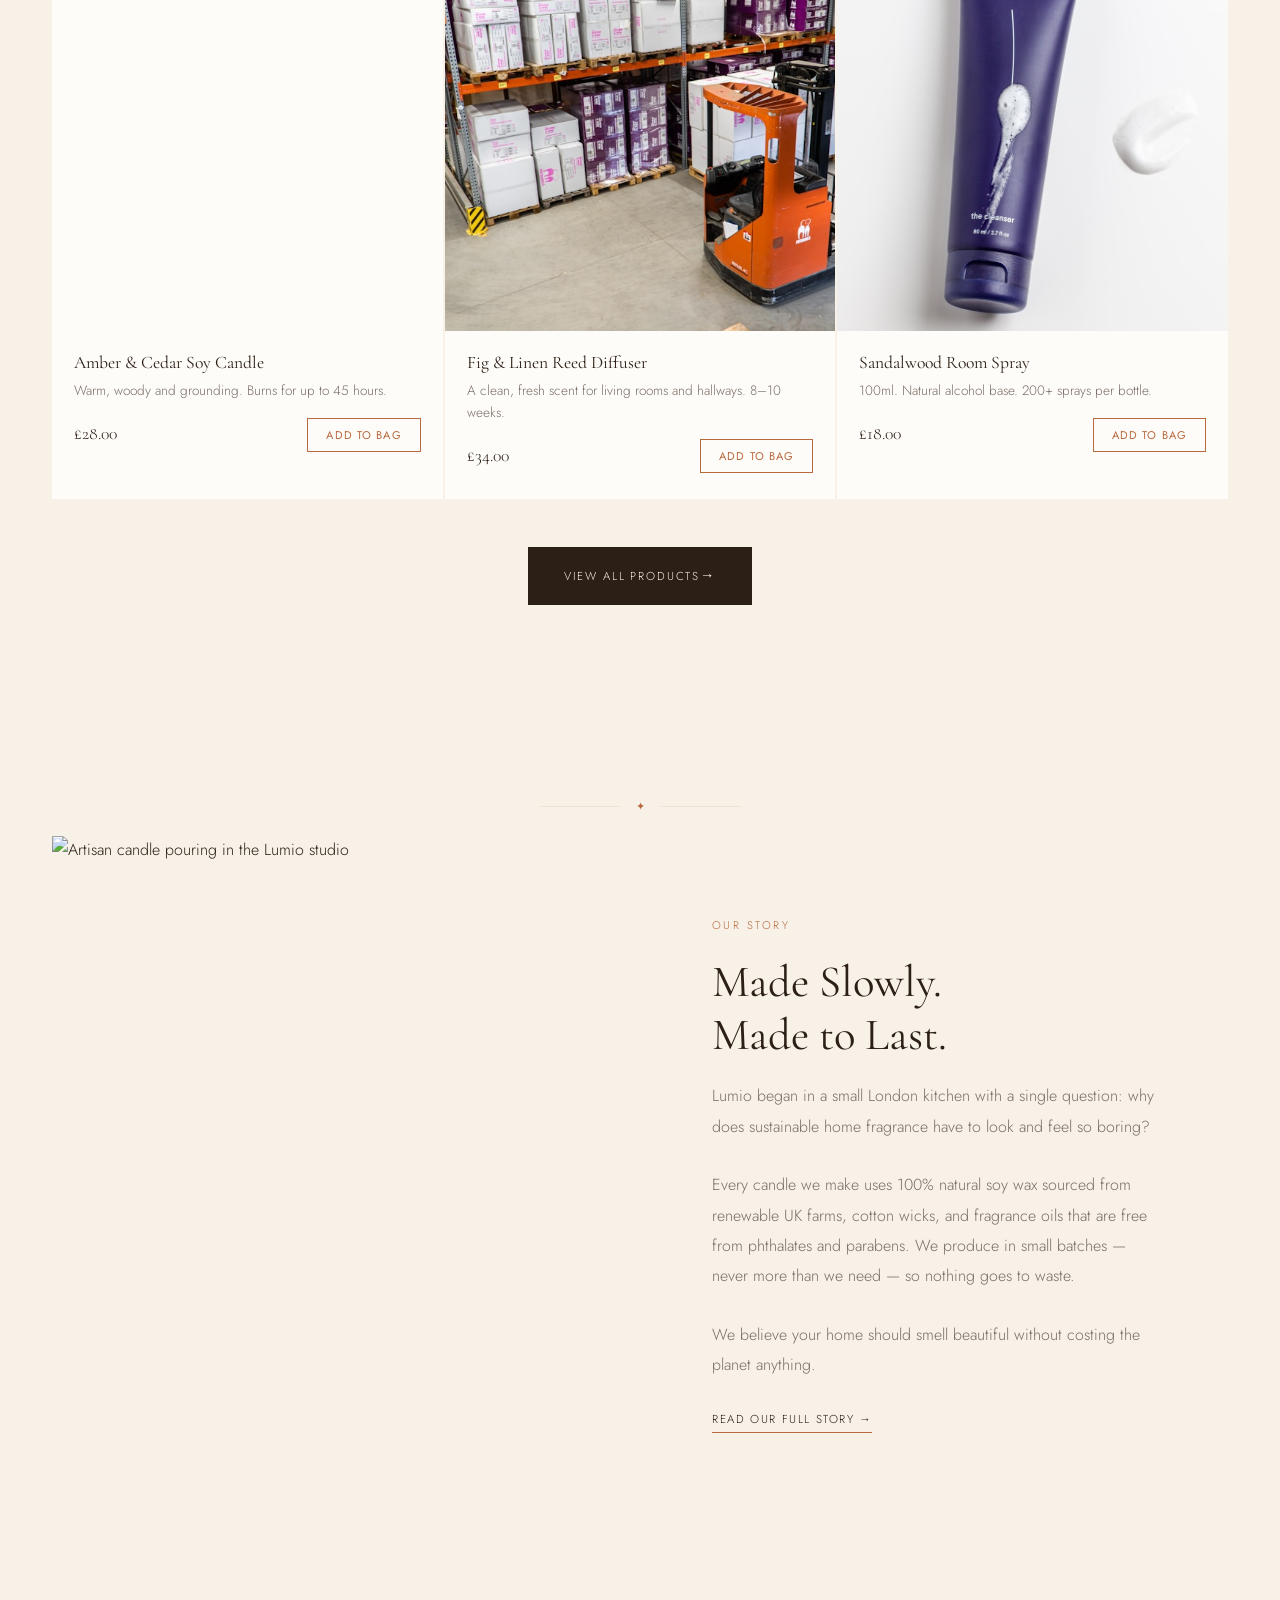
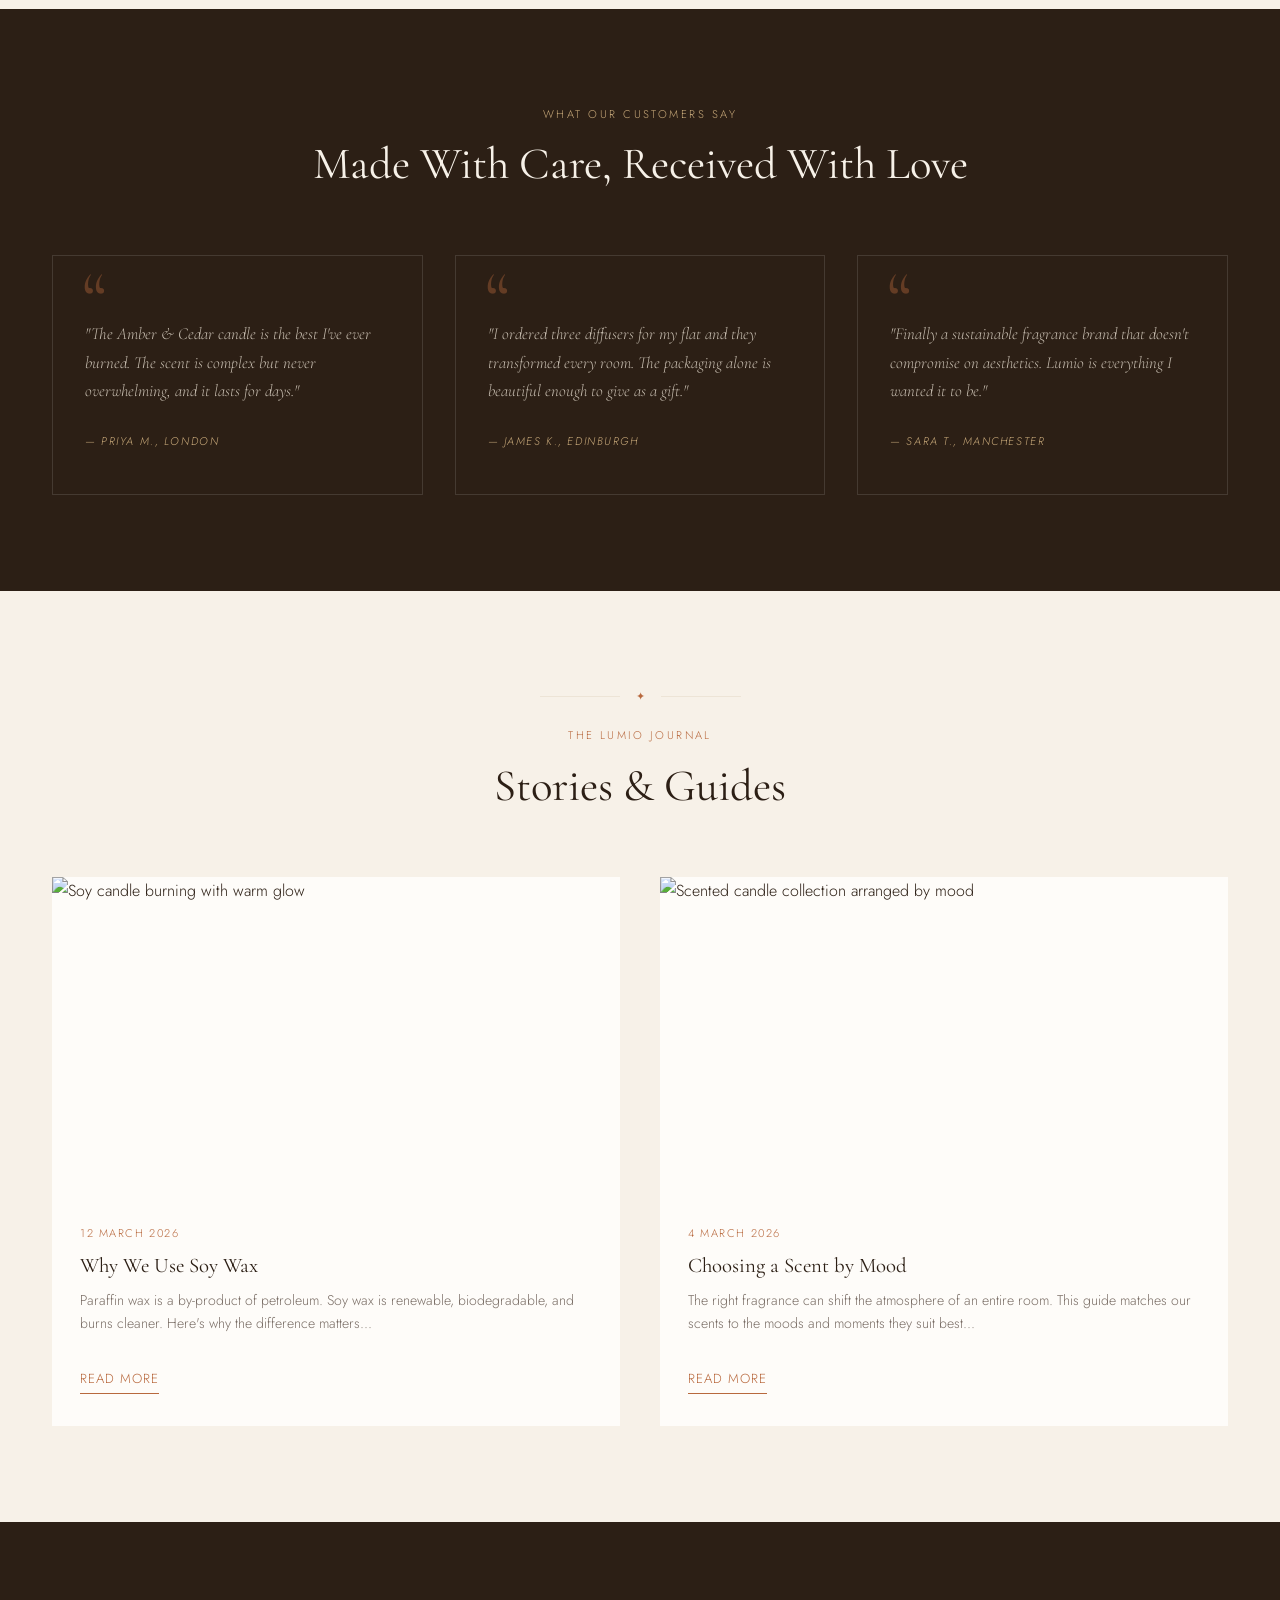
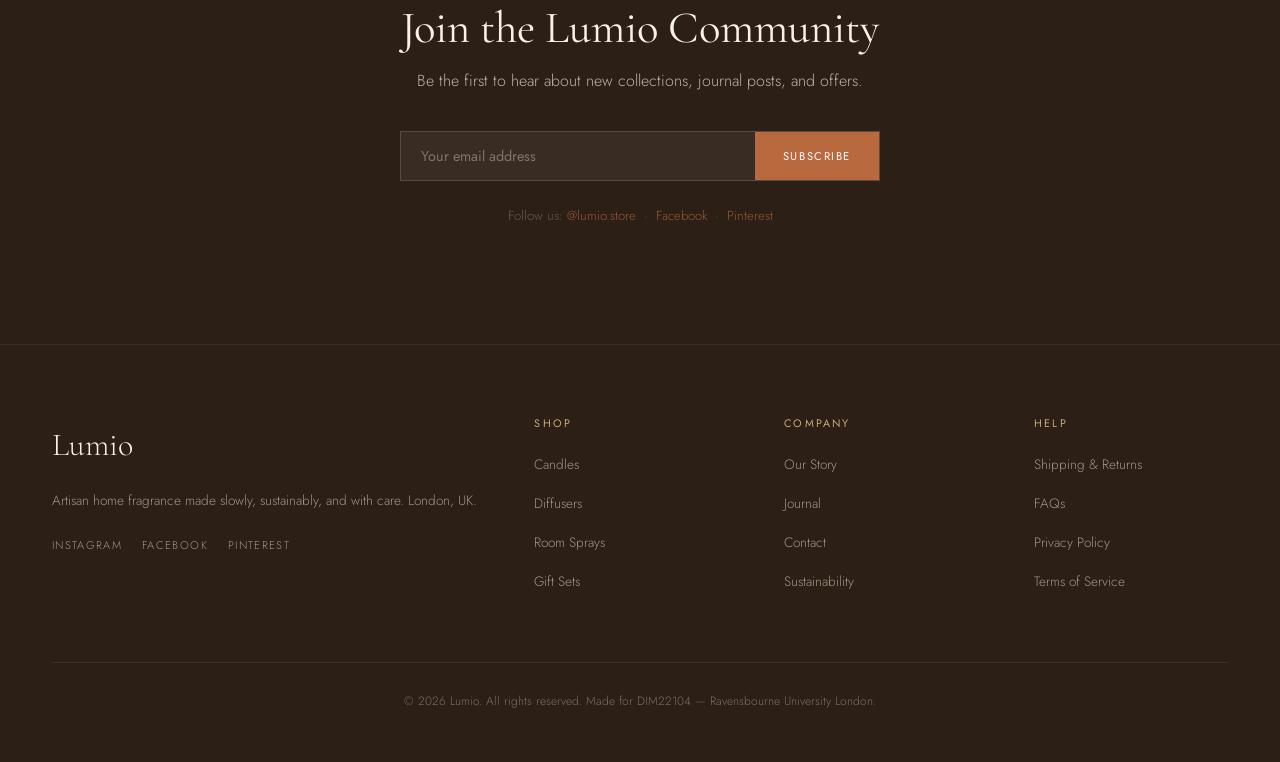
==== commit 422b798e: "Fix broken product images - now stored locally" ====
--- a/index.html
+++ b/index.html
@@ -100,7 +100,7 @@
 
         <article class="product-card fade-up">
           <div class="product-card__image">
-            <img src="https://images.unsplash.com/photo-1596433809252-260c2745dfdd?w=800&q=85&fm=jpg"
+            <img src="images/candle-amber.jpg"
                  alt="Amber and Cedar Soy Candle by Lumio" loading="lazy">
           </div>
           <div class="product-card__body">
@@ -115,7 +115,7 @@
 
         <article class="product-card fade-up" style="transition-delay:0.12s">
           <div class="product-card__image">
-            <img src="https://images.unsplash.com/photo-1506806732259-39c2d716c4c3?auto=format&fit=crop&q=80&w=800"
+            <img src="images/diffuser-fig.jpg"
                  alt="Elegant Fig and Linen Reed Diffuser by Lumio" loading="lazy">
           </div>
           <div class="product-card__body">
@@ -130,7 +130,7 @@
 
         <article class="product-card fade-up" style="transition-delay:0.24s">
           <div class="product-card__image">
-            <img src="https://images.unsplash.com/photo-1584043733021-b8ef8c6b3ee6?auto=format&fit=crop&q=80&w=800"
+            <img src="images/spray-sandalwood.jpg"
                  alt="Sandalwood Room Spray by Lumio" loading="lazy">
           </div>
           <div class="product-card__body">
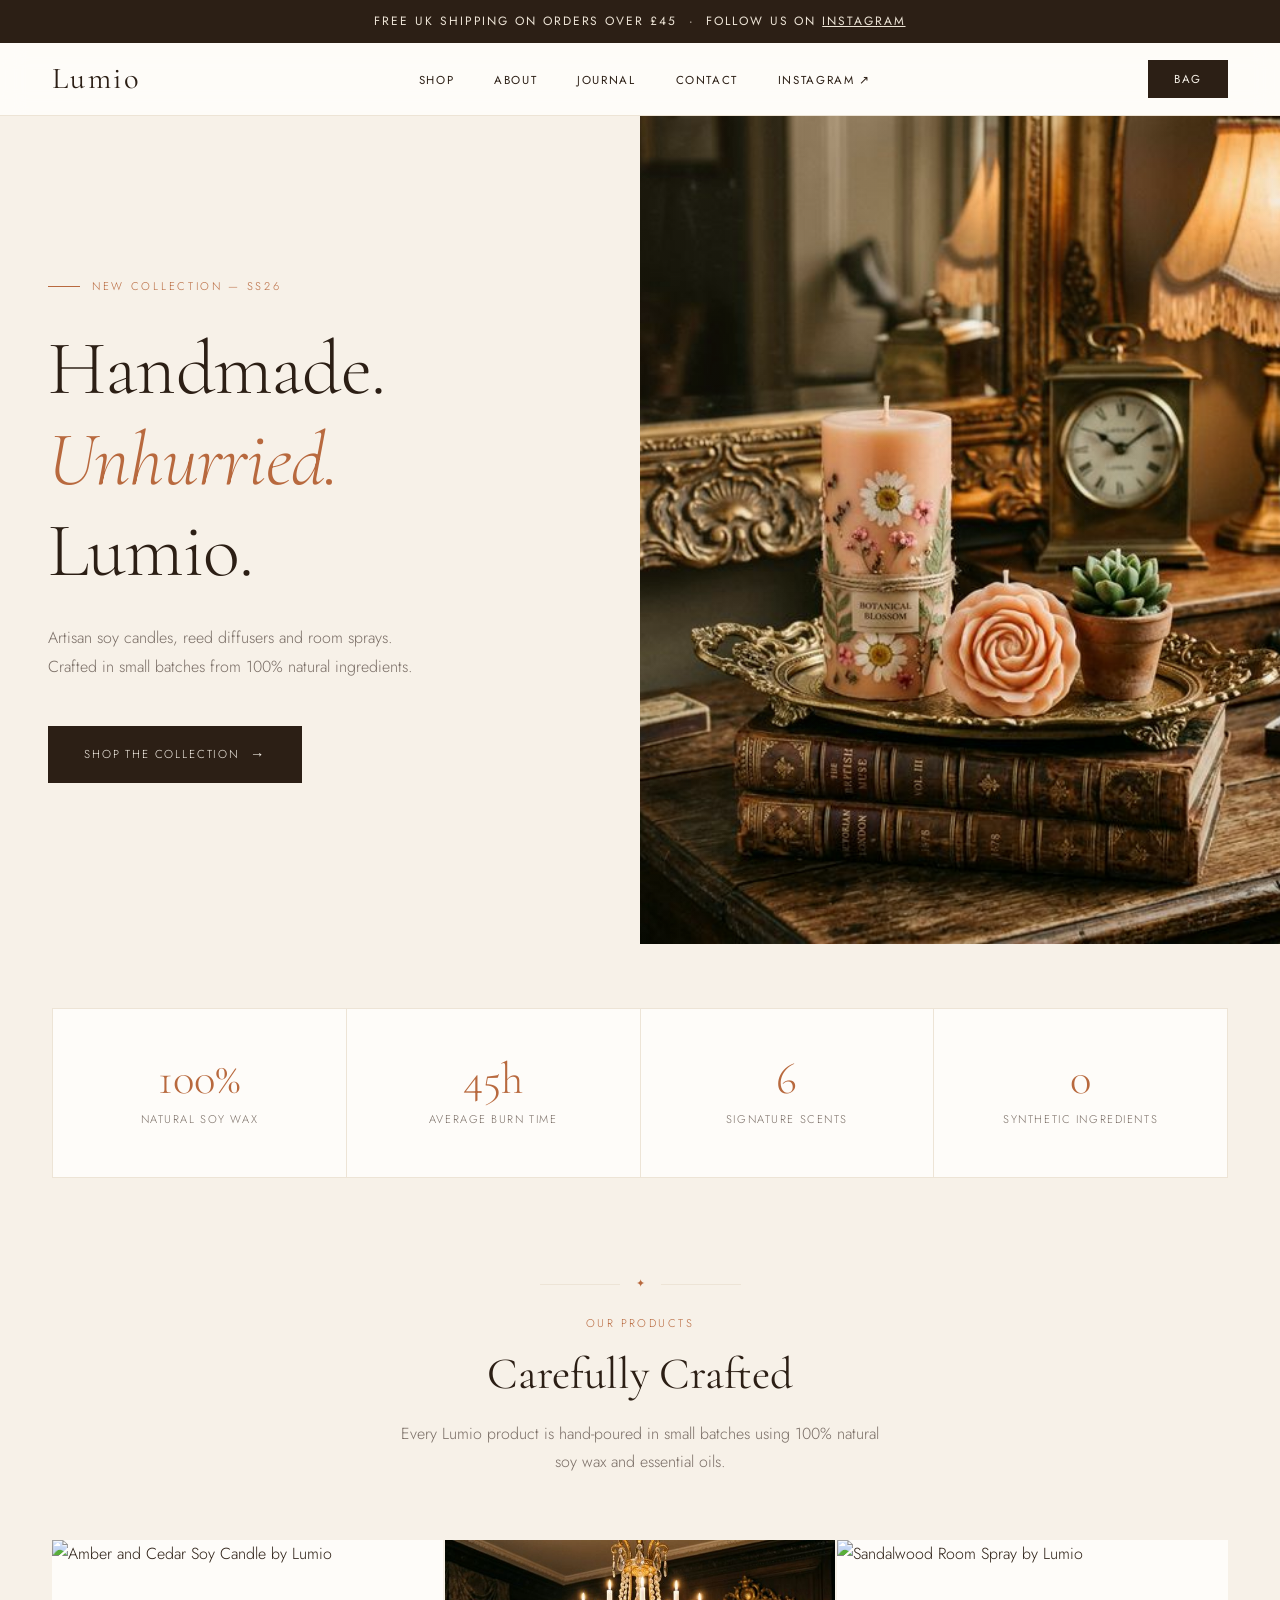
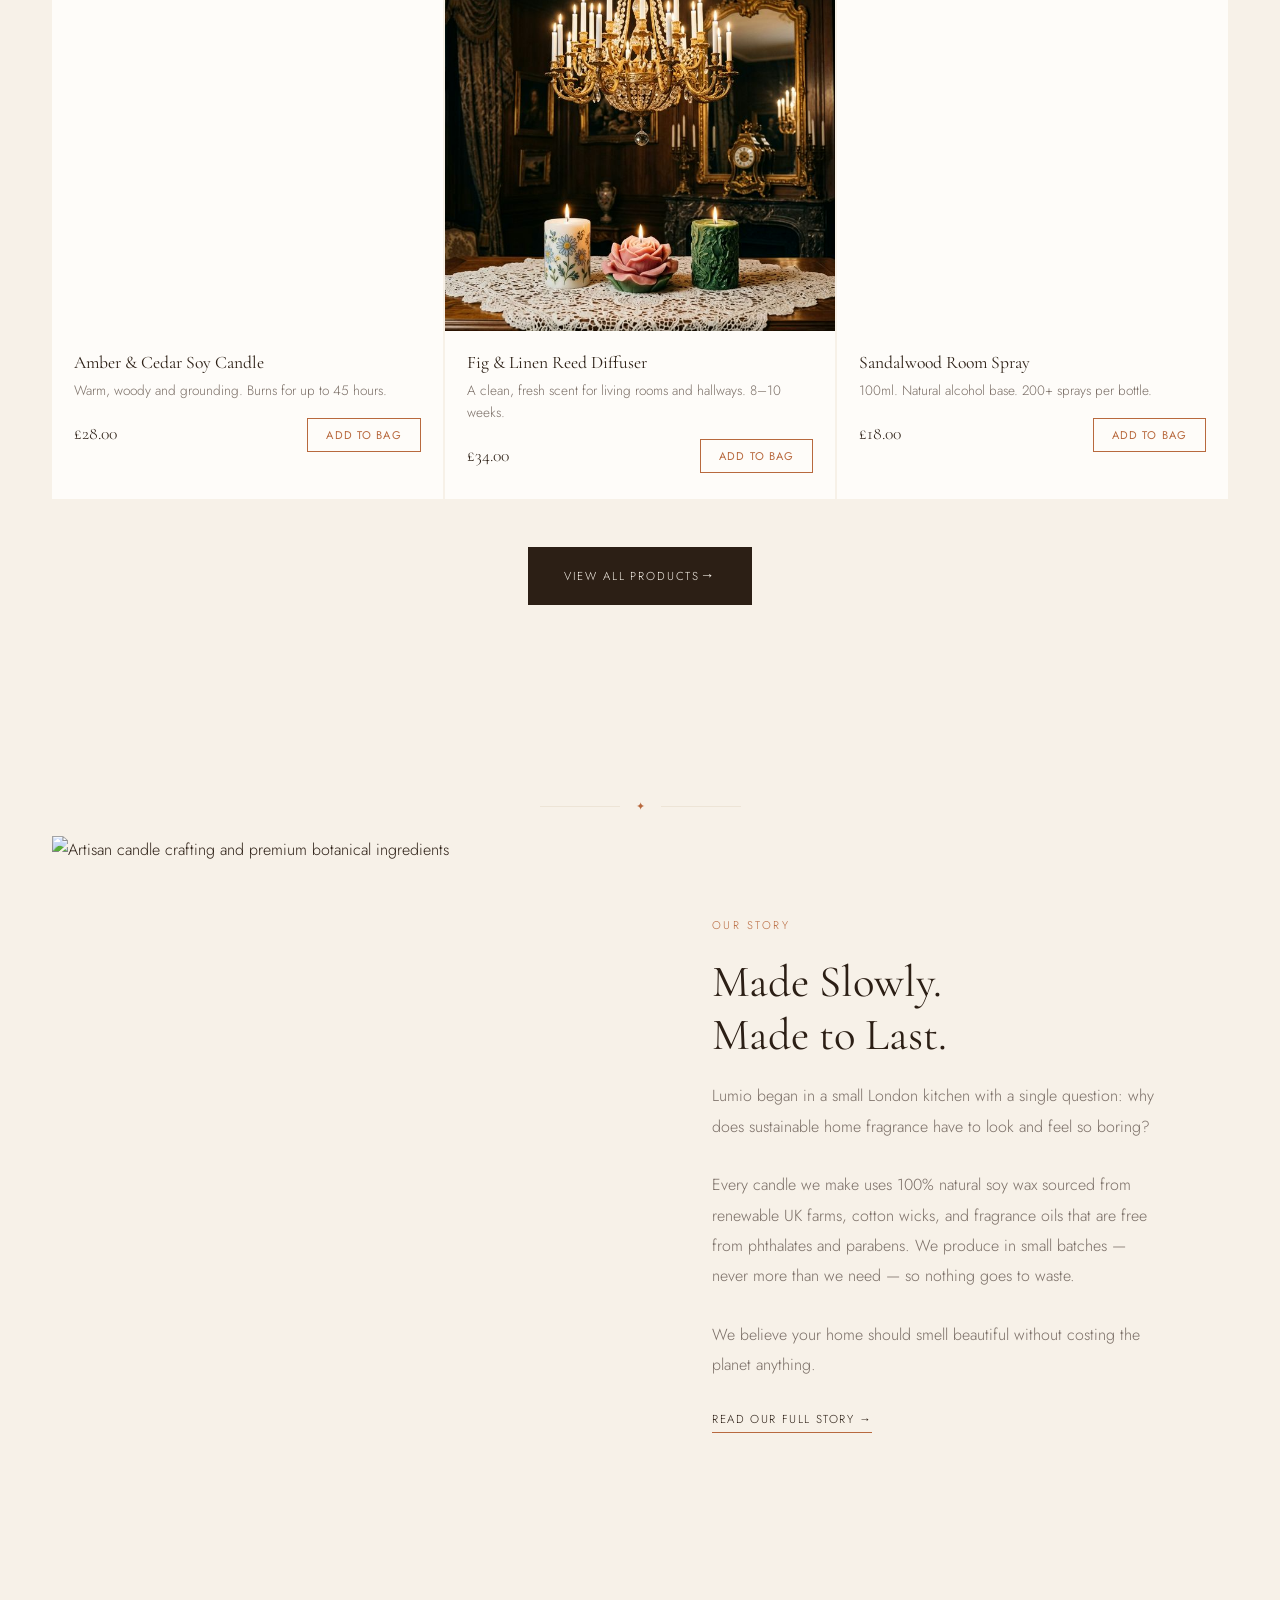
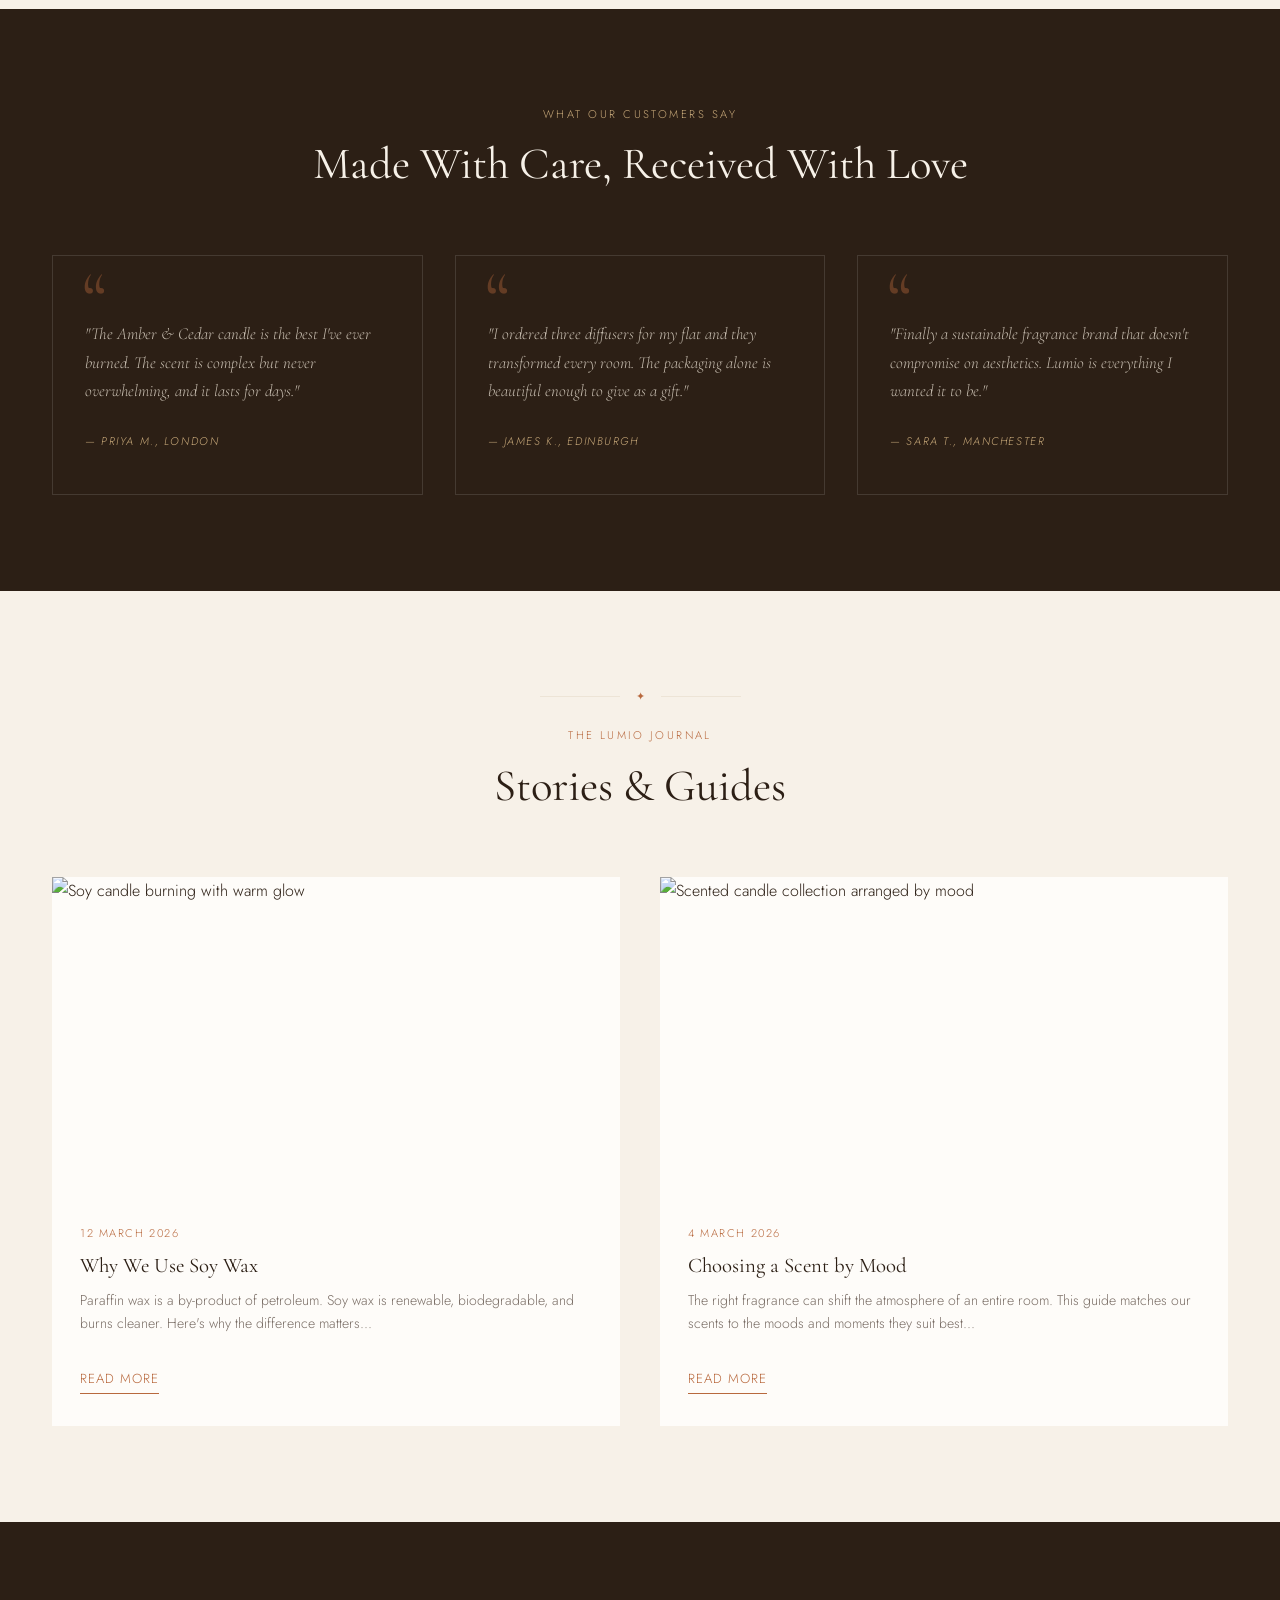
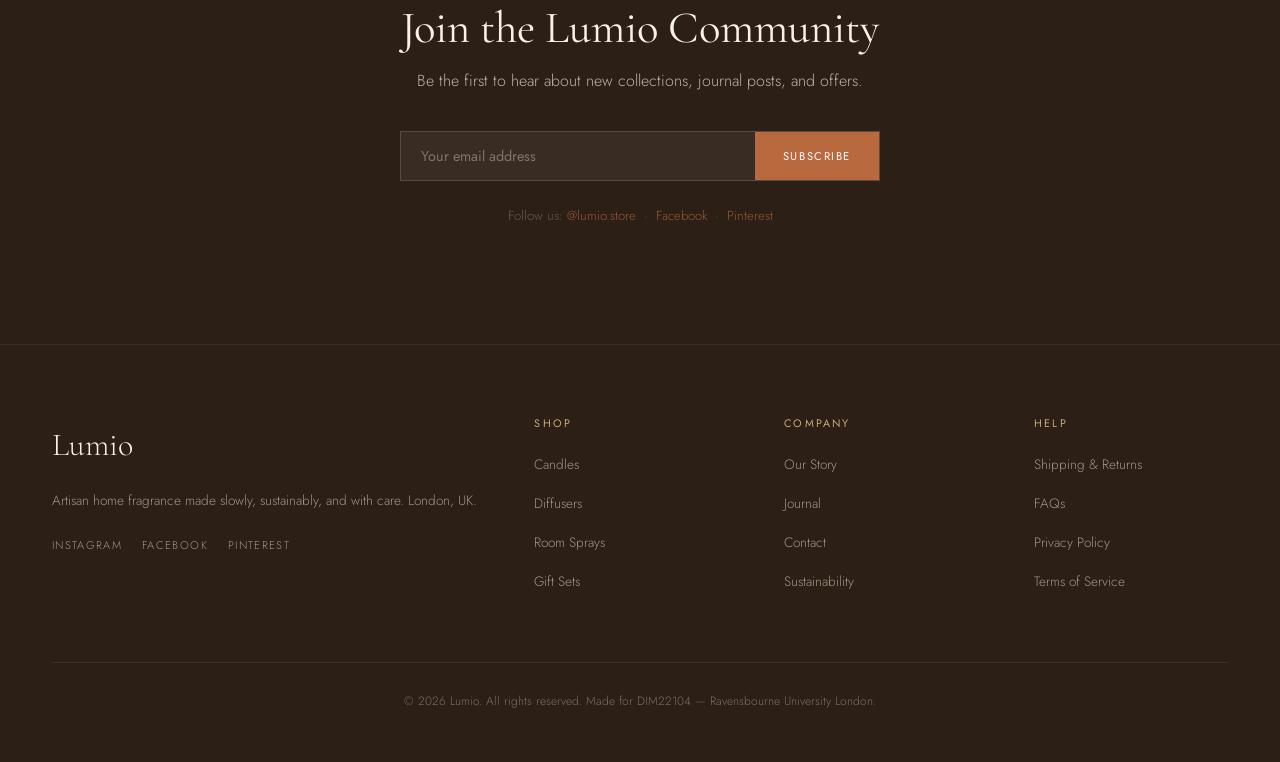
==== commit 9c90a52a: "feat: update premium visual identity with new artisan products and interactive hover effects" ====
--- a/index.html
+++ b/index.html
@@ -56,8 +56,8 @@
     </div>
     <div class="hero__image" aria-hidden="true">
       <img
-        src="https://images.unsplash.com/photo-1602143407151-7111542de6e8?w=1200&q=85&fm=jpg"
-        alt="Warm Lumio soy candles on cream linen"
+        src="images/hero-home.png"
+        alt="Artisan candles and floral detail on vintage books"
         loading="eager"
         style="width:100%;height:100%;object-fit:cover;display:block;">
     </div>
@@ -100,8 +100,10 @@
 
         <article class="product-card fade-up">
           <div class="product-card__image">
-            <img src="images/candle-amber.jpg"
+            <img src="images/candle-amber.png"
                  alt="Amber and Cedar Soy Candle by Lumio" loading="lazy">
+            <img src="images/candle-amber-detail.png" class="secondary"
+                 alt="Amber and Cedar Candle detail views" loading="lazy">
           </div>
           <div class="product-card__body">
             <h3 class="product-card__name">Amber &amp; Cedar Soy Candle</h3>
@@ -115,7 +117,7 @@
 
         <article class="product-card fade-up" style="transition-delay:0.12s">
           <div class="product-card__image">
-            <img src="images/diffuser-fig.jpg"
+            <img src="images/diffuser-fig.png"
                  alt="Elegant Fig and Linen Reed Diffuser by Lumio" loading="lazy">
           </div>
           <div class="product-card__body">
@@ -130,7 +132,7 @@
 
         <article class="product-card fade-up" style="transition-delay:0.24s">
           <div class="product-card__image">
-            <img src="images/spray-sandalwood.jpg"
+            <img src="images/spray-sandalwood.png"
                  alt="Sandalwood Room Spray by Lumio" loading="lazy">
           </div>
           <div class="product-card__body">
@@ -157,8 +159,8 @@
       <div class="story fade-up">
         <div class="story__image" aria-hidden="true">
           <img
-            src="https://images.unsplash.com/photo-1519710164239-da123dc03ef4?w=1000&q=85&fm=jpg"
-            alt="Artisan candle pouring in the Lumio studio"
+            src="images/story-home.png"
+            alt="Artisan candle crafting and premium botanical ingredients"
             loading="lazy"
             style="width:100%;height:100%;object-fit:cover;display:block;">
         </div>
--- a/css/style.css
+++ b/css/style.css
@@ -206,6 +206,13 @@
   transition: transform 0.7s cubic-bezier(0.4,0,0.2,1);
 }
 .product-card:hover .product-card__image img { transform: scale(1.07); }
+.product-card__image img.secondary {
+  position: absolute; inset: 0;
+  opacity: 0; transition: opacity var(--transition), transform 0.7s cubic-bezier(0.4,0,0.2,1);
+}
+.product-card:hover .product-card__image img.secondary {
+  opacity: 1; transform: scale(1.07);
+}
 /* Hover overlay */
 .product-card__image::after {
   content: 'Quick View';
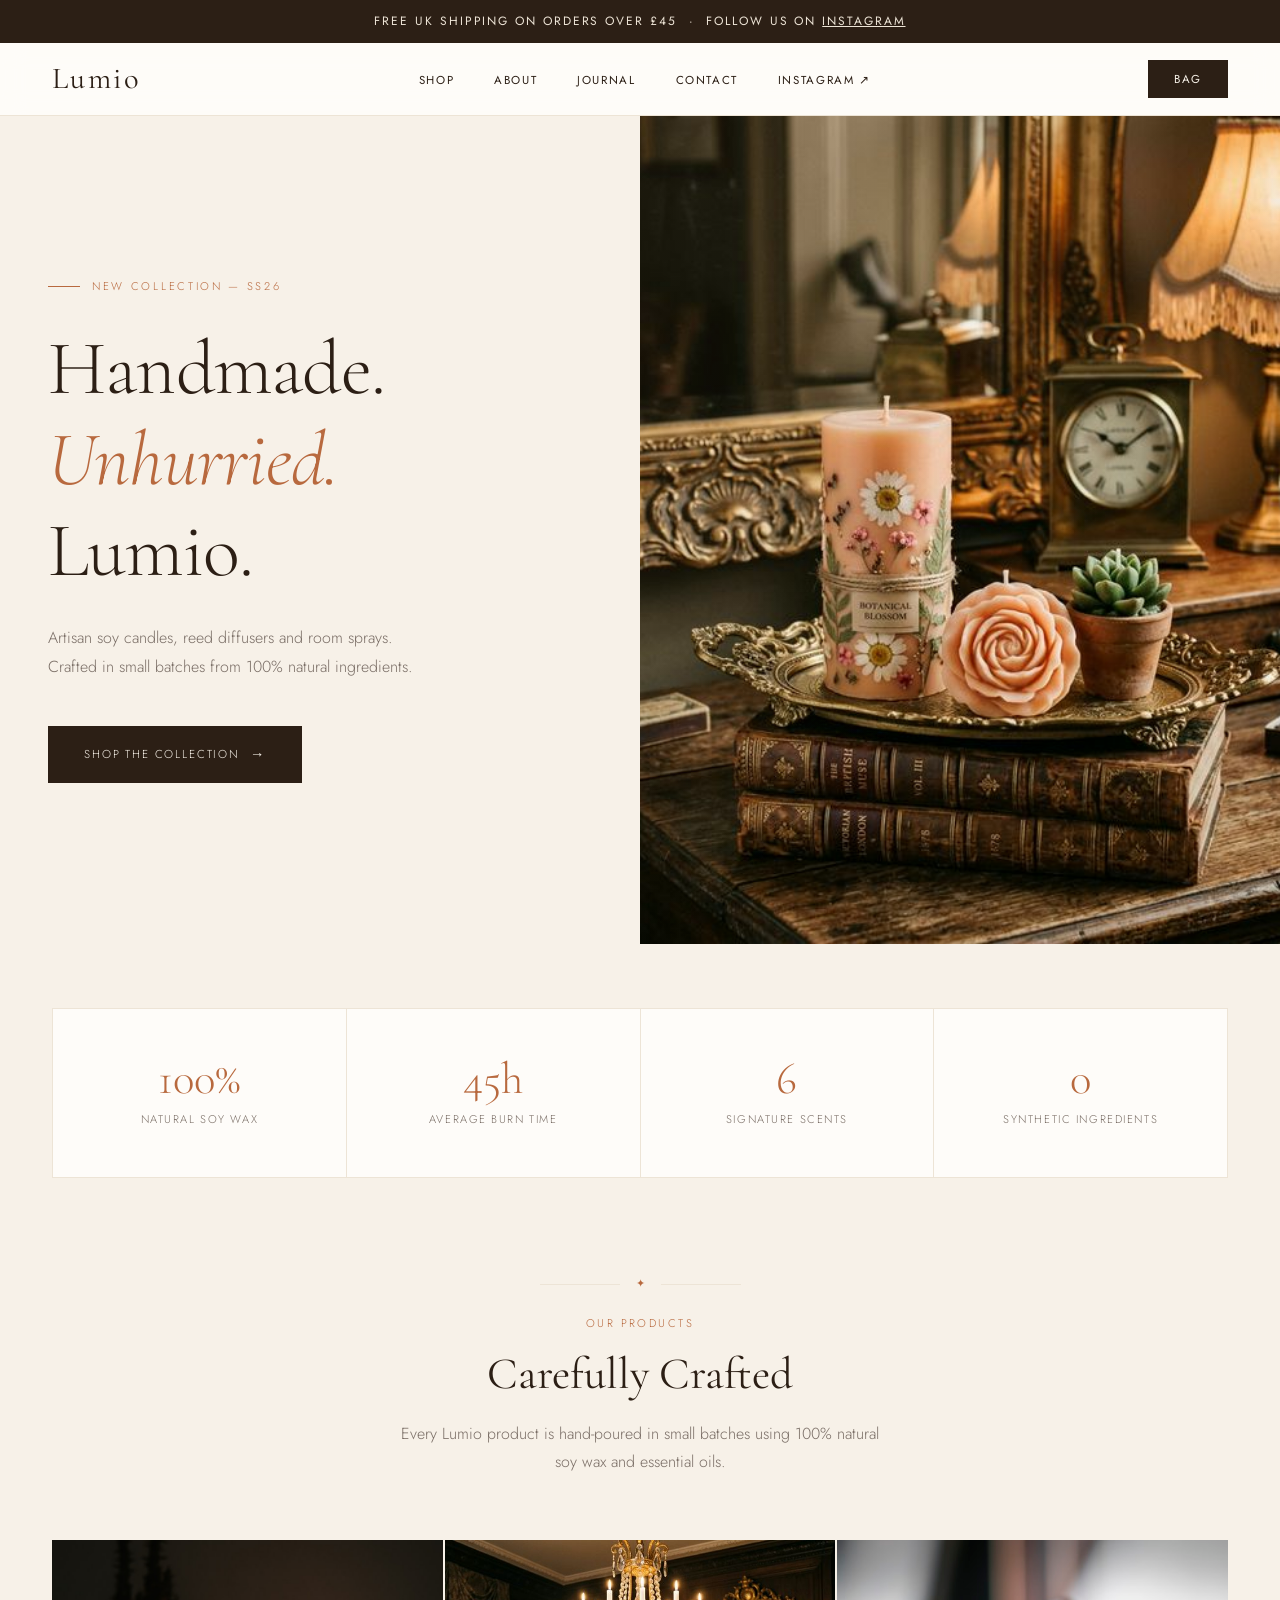
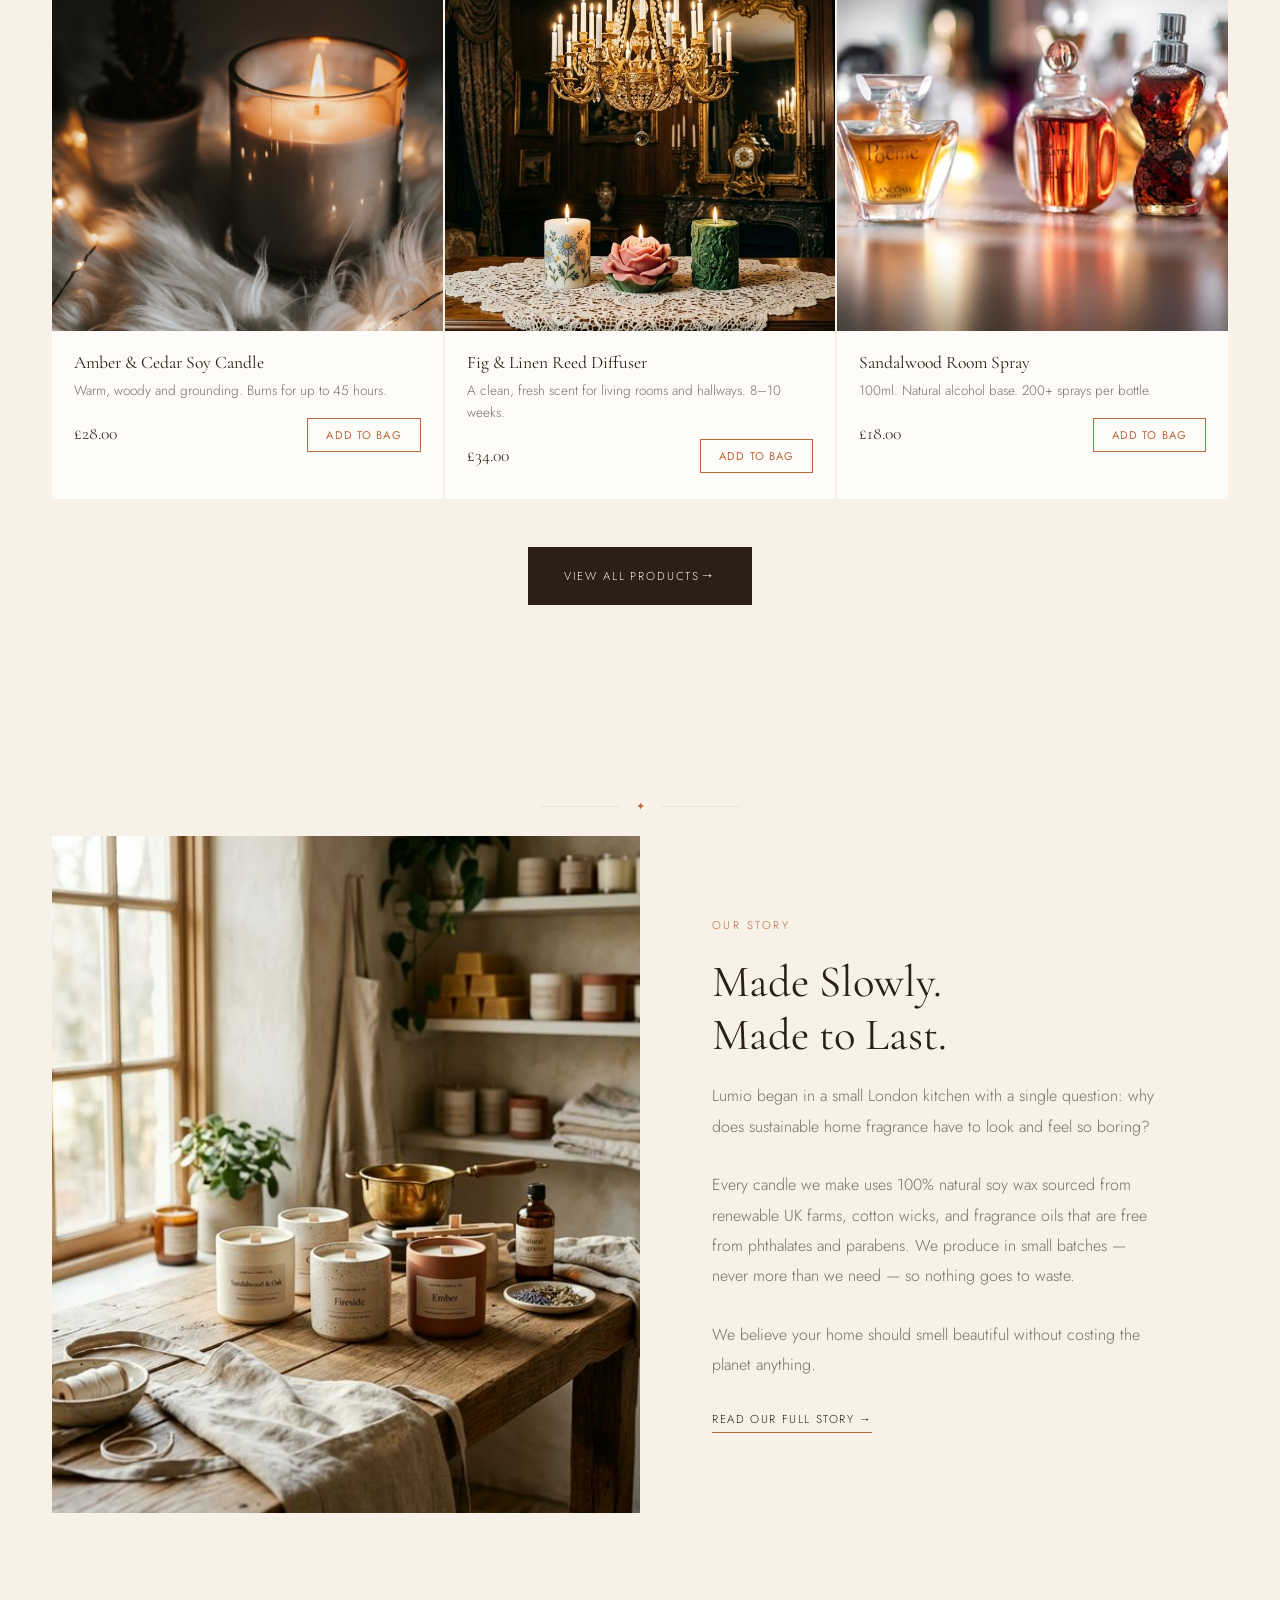
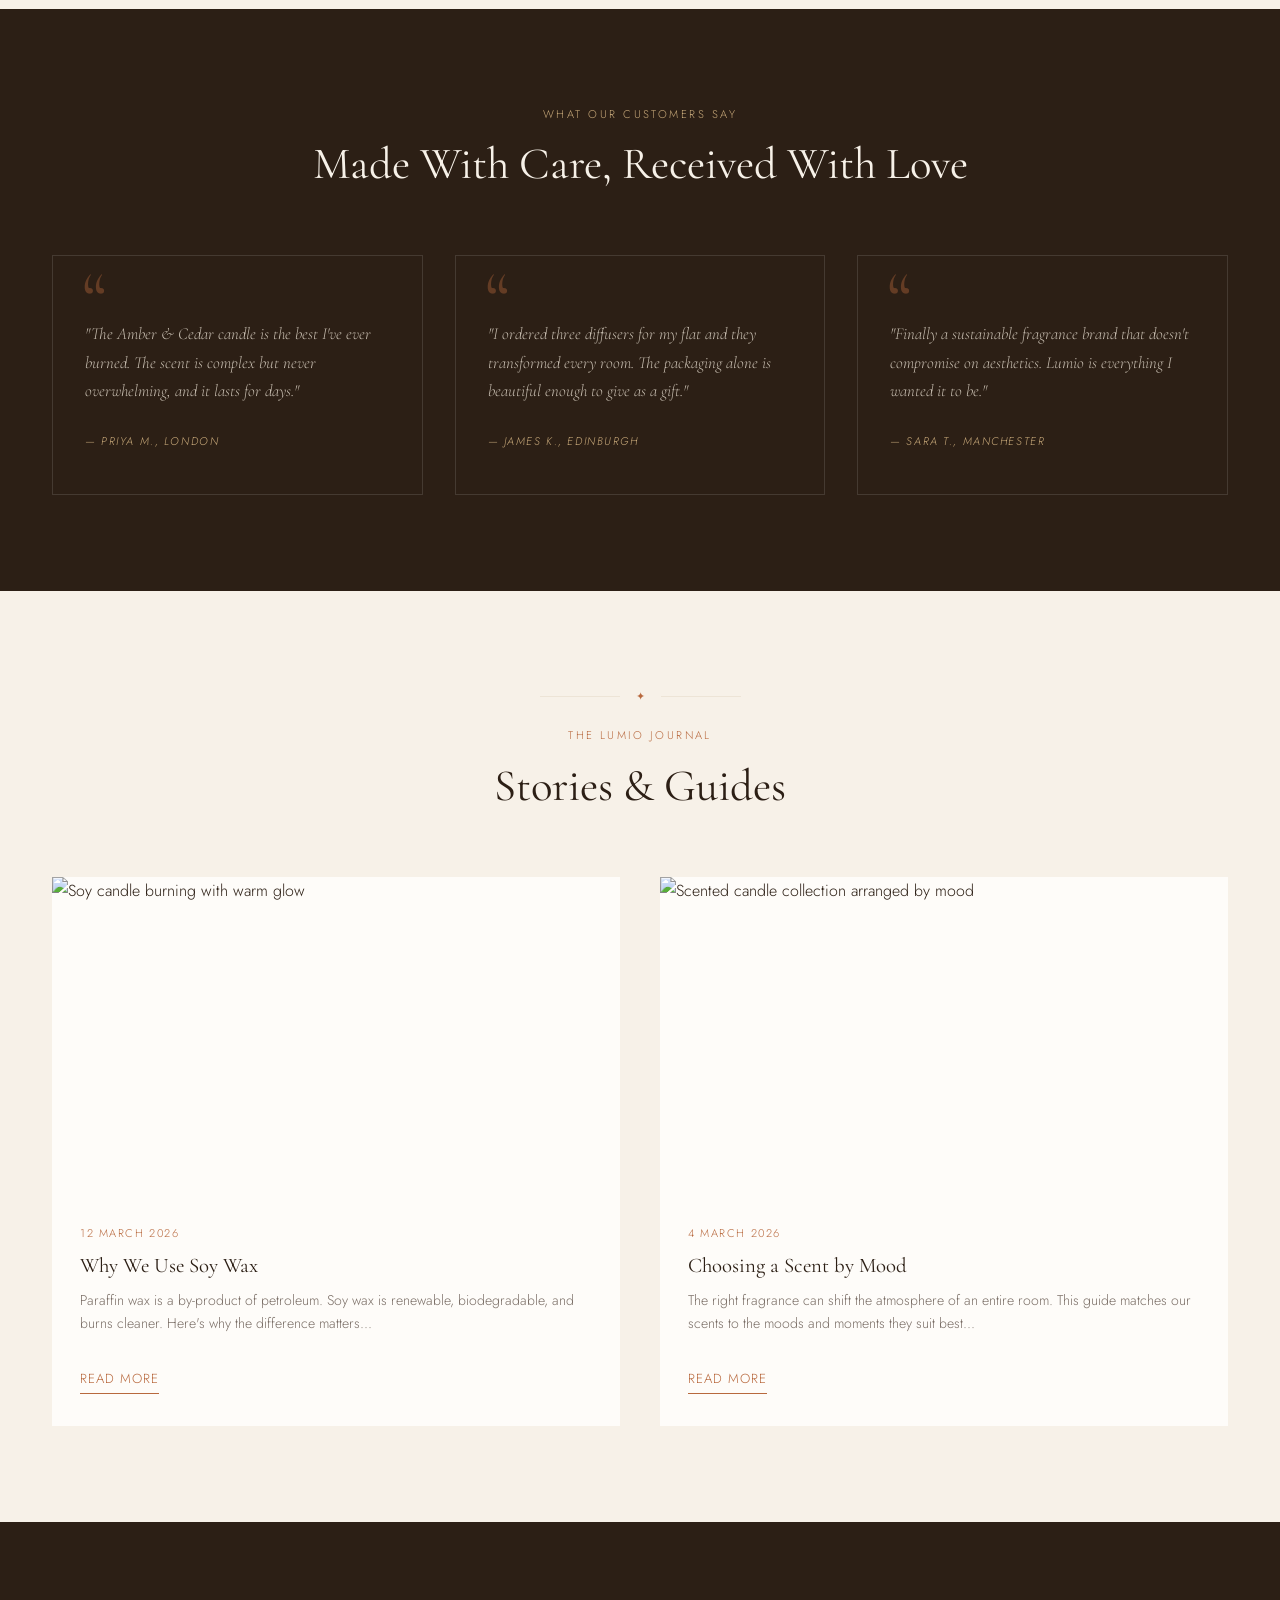
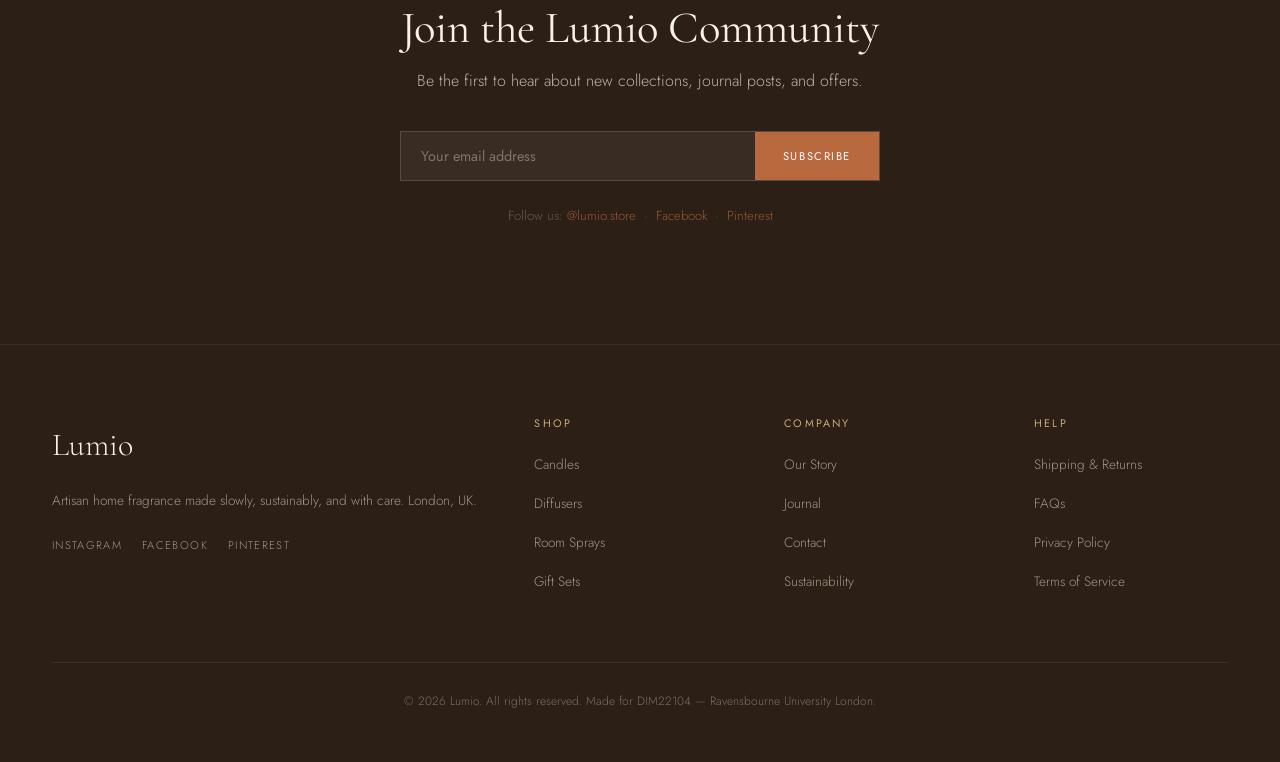
==== commit ef2eea41: "Final visual audit pass: fix 404 images and asset extensions" ====
--- a/index.html
+++ b/index.html
@@ -100,7 +100,7 @@
 
         <article class="product-card fade-up">
           <div class="product-card__image">
-            <img src="images/candle-amber.png"
+            <img src="images/candle-amber.jpg"
                  alt="Amber and Cedar Soy Candle by Lumio" loading="lazy">
             <img src="images/candle-amber-detail.png" class="secondary"
                  alt="Amber and Cedar Candle detail views" loading="lazy">
@@ -132,7 +132,7 @@
 
         <article class="product-card fade-up" style="transition-delay:0.24s">
           <div class="product-card__image">
-            <img src="images/spray-sandalwood.png"
+            <img src="images/spray-sandalwood.jpg"
                  alt="Sandalwood Room Spray by Lumio" loading="lazy">
           </div>
           <div class="product-card__body">
